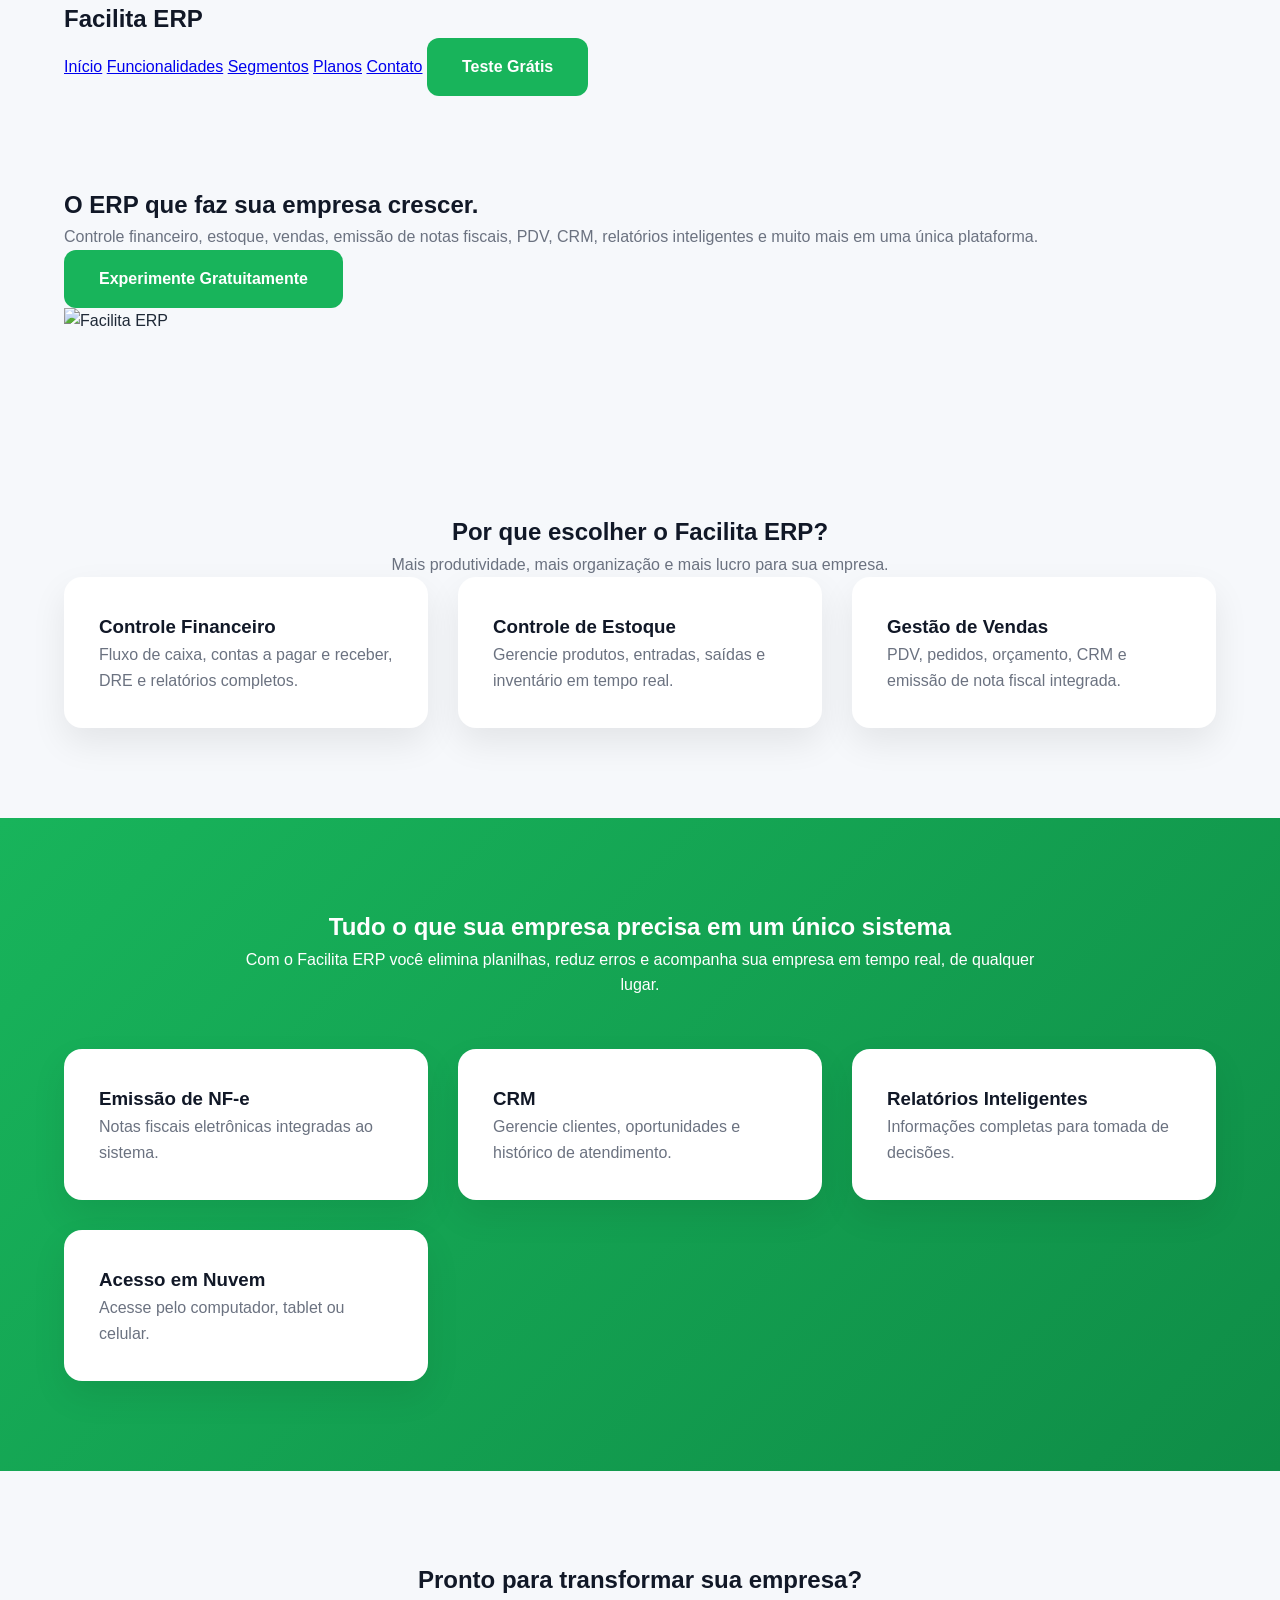
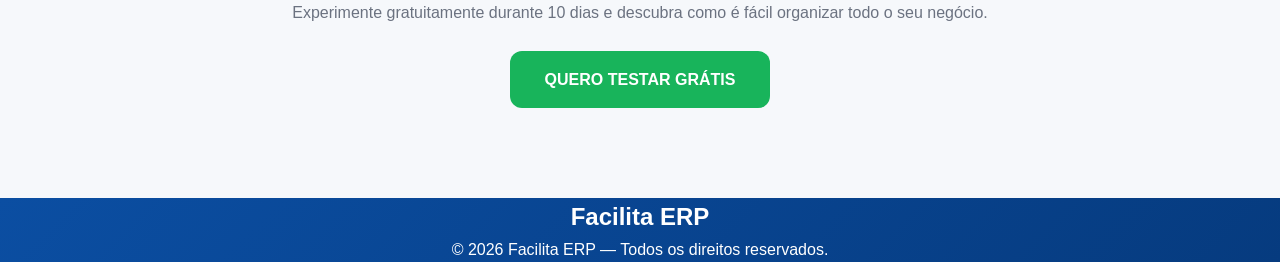
==== index.html @ 7e532443 "Create index.html" ====
<!DOCTYPE html>
<html lang="pt-BR">

<head>

<meta charset="UTF-8">
<meta name="viewport" content="width=device-width, initial-scale=1.0">

<title>Facilita ERP | Gestão Empresarial Inteligente</title>

<meta name="description" content="Sistema ERP completo para empresas. Controle financeiro, estoque, vendas, emissão de NF-e, CRM, PDV, gestão de equipes e muito mais.">

<link rel="stylesheet" href="style.css">

</head>

<body>

<header>

<div class="container">

<div class="logo">
<h2>Facilita ERP</h2>
</div>

<nav>

<a href="#">Início</a>

<a href="#">Funcionalidades</a>

<a href="#">Segmentos</a>

<a href="#">Planos</a>

<a href="#">Contato</a>

<a href="#" class="btn btn-primary">
Teste Grátis
</a>

</nav>

</div>

</header>

<section class="hero">

<div class="container">

<div class="hero-text">

<h1>
O ERP que faz sua empresa crescer.
</h1>

<p>

Controle financeiro, estoque, vendas, emissão de notas fiscais, PDV, CRM, relatórios inteligentes e muito mais em uma única plataforma.

</p>

<a href="#" class="btn btn-primary">
Experimente Gratuitamente
</a>

</div>

<div class="hero-image">

<img src="https://placehold.co/700x500" alt="Facilita ERP">

</div>

</div>

</section>

<section>

<div class="container">

<div class="text-center">

<h2>
Por que escolher o Facilita ERP?
</h2>

<p>
Mais produtividade, mais organização e mais lucro para sua empresa.
</p>

</div>

<div class="cards">

<div class="card">

<h3>Controle Financeiro</h3>

<p>
Fluxo de caixa, contas a pagar e receber, DRE e relatórios completos.

</p>

</div>

<div class="card">

<h3>Controle de Estoque</h3>

<p>

Gerencie produtos, entradas, saídas e inventário em tempo real.

</p>

</div>

<div class="card">

<h3>Gestão de Vendas</h3>

<p>

PDV, pedidos, orçamento, CRM e emissão de nota fiscal integrada.

</p>

</div>

</div>

</div>

</section>
<section class="bg-verde">

<div class="container">

<div class="text-center">

<h2 style="color:white;">
Tudo o que sua empresa precisa em um único sistema
</h2>

<p style="color:white;max-width:800px;margin:auto;">

Com o Facilita ERP você elimina planilhas, reduz erros e acompanha sua empresa em tempo real, de qualquer lugar.

</p>

</div>

<br><br>

<div class="cards">

<div class="card">

<h3>Emissão de NF-e</h3>

<p>
Notas fiscais eletrônicas integradas ao sistema.
</p>

</div>

<div class="card">

<h3>CRM</h3>

<p>
Gerencie clientes, oportunidades e histórico de atendimento.
</p>

</div>

<div class="card">

<h3>Relatórios Inteligentes</h3>

<p>
Informações completas para tomada de decisões.
</p>

</div>

<div class="card">

<h3>Acesso em Nuvem</h3>

<p>
Acesse pelo computador, tablet ou celular.
</p>

</div>

</div>

</div>

</section>

<section>

<div class="container">

<div class="text-center">

<h2>
Pronto para transformar sua empresa?
</h2>

<p>

Experimente gratuitamente durante 10 dias e descubra como é fácil organizar todo o seu negócio.

</p>

<br>

<a href="#" class="btn btn-primary">

QUERO TESTAR GRÁTIS

</a>

</div>

</div>

</section>

<footer class="bg-azul">

<div class="container text-center">

<h2 style="color:white;">
Facilita ERP
</h2>

<p style="color:white;">

© 2026 Facilita ERP — Todos os direitos reservados.

</p>

</div>

</footer>

<script src="script.js"></script>

</body>

</html>
---- style.css ----
/* ============================
   FACILITA ERP
   CSS Base v1.0
============================ */

*{
    margin:0;
    padding:0;
    box-sizing:border-box;
}

html{
    scroll-behavior:smooth;
}

body{
    font-family:Arial, Helvetica, sans-serif;
    background:#f6f8fb;
    color:#1f2937;
    line-height:1.6;
}

:root{
    --verde:#18b45b;
    --verde2:#0f8d47;
    --azul:#0b4ea2;
    --dourado:#d4af37;
    --cinza:#6b7280;
    --escuro:#111827;
    --claro:#ffffff;
}

.container{
    width:90%;
    max-width:1280px;
    margin:auto;
}

section{
    padding:90px 0;
}

h1,h2,h3,h4{
    color:var(--escuro);
    font-weight:700;
}

p{
    color:var(--cinza);
}

.btn{
    display:inline-block;
    padding:16px 35px;
    border-radius:12px;
    text-decoration:none;
    font-weight:bold;
    transition:.3s;
}

.btn-primary{
    background:var(--verde);
    color:#fff;
}

.btn-primary:hover{
    background:var(--verde2);
    transform:translateY(-3px);
}

.cards{
    display:grid;
    grid-template-columns:repeat(auto-fit,minmax(280px,1fr));
    gap:30px;
}

.card{
    background:#fff;
    padding:35px;
    border-radius:18px;
    box-shadow:0 15px 35px rgba(0,0,0,.08);
    transition:.3s;
}

.card:hover{
    transform:translateY(-10px);
}

img{
    max-width:100%;
    display:block;
}

.text-center{
    text-align:center;
}

.bg-verde{
    background:linear-gradient(135deg,#18b45b,#0f8d47);
    color:#fff;
}

.bg-azul{
    background:linear-gradient(135deg,#0b4ea2,#063b7f);
    color:#fff;
}
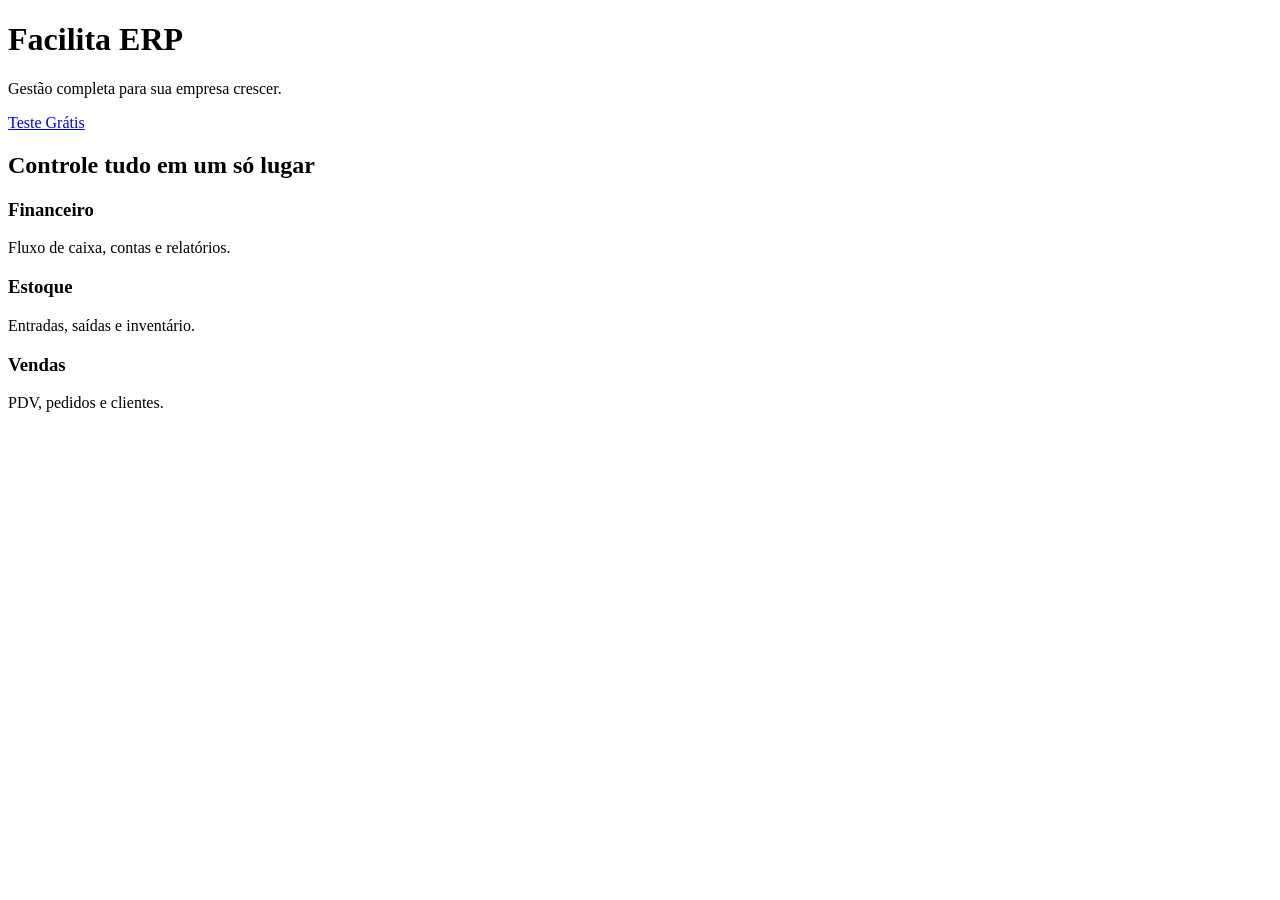
==== commit 1c94f1f2: "Update index.html" ====
--- a/index.html
+++ b/index.html
@@ -1,259 +1,29 @@
 <!DOCTYPE html>
 <html lang="pt-BR">
-
 <head>
-
 <meta charset="UTF-8">
-<meta name="viewport" content="width=device-width, initial-scale=1.0">
-
-<title>Facilita ERP | Gestão Empresarial Inteligente</title>
-
-<meta name="description" content="Sistema ERP completo para empresas. Controle financeiro, estoque, vendas, emissão de NF-e, CRM, PDV, gestão de equipes e muito mais.">
-
-<link rel="stylesheet" href="style.css">
-
+<meta name="viewport" content="width=device-width,initial-scale=1">
+<title>Facilita ERP</title>
+<link rel="stylesheet" href="estilo.css">
 </head>
-
 <body>
-
-<header>
-
+<header class="hero">
 <div class="container">
-
-<div class="logo">
-<h2>Facilita ERP</h2>
+<h1>Facilita ERP</h1>
+<p>Gestão completa para sua empresa crescer.</p>
+<a class="btn" href="#">Teste Grátis</a>
 </div>
-
-<nav>
-
-<a href="#">Início</a>
-
-<a href="#">Funcionalidades</a>
-
-<a href="#">Segmentos</a>
-
-<a href="#">Planos</a>
-
-<a href="#">Contato</a>
-
-<a href="#" class="btn btn-primary">
-Teste Grátis
-</a>
-
-</nav>
-
-</div>
-
 </header>
 
-<section class="hero">
-
-<div class="container">
-
-<div class="hero-text">
-
-<h1>
-O ERP que faz sua empresa crescer.
-</h1>
-
-<p>
-
-Controle financeiro, estoque, vendas, emissão de notas fiscais, PDV, CRM, relatórios inteligentes e muito mais em uma única plataforma.
-
-</p>
-
-<a href="#" class="btn btn-primary">
-Experimente Gratuitamente
-</a>
-
+<section class="container">
+<h2>Controle tudo em um só lugar</h2>
+<div class="cards">
+<div class="card"><h3>Financeiro</h3><p>Fluxo de caixa, contas e relatórios.</p></div>
+<div class="card"><h3>Estoque</h3><p>Entradas, saídas e inventário.</p></div>
+<div class="card"><h3>Vendas</h3><p>PDV, pedidos e clientes.</p></div>
 </div>
-
-<div class="hero-image">
-
-<img src="https://placehold.co/700x500" alt="Facilita ERP">
-
-</div>
-
-</div>
-
 </section>
 
-<section>
-
-<div class="container">
-
-<div class="text-center">
-
-<h2>
-Por que escolher o Facilita ERP?
-</h2>
-
-<p>
-Mais produtividade, mais organização e mais lucro para sua empresa.
-</p>
-
-</div>
-
-<div class="cards">
-
-<div class="card">
-
-<h3>Controle Financeiro</h3>
-
-<p>
-Fluxo de caixa, contas a pagar e receber, DRE e relatórios completos.
-
-</p>
-
-</div>
-
-<div class="card">
-
-<h3>Controle de Estoque</h3>
-
-<p>
-
-Gerencie produtos, entradas, saídas e inventário em tempo real.
-
-</p>
-
-</div>
-
-<div class="card">
-
-<h3>Gestão de Vendas</h3>
-
-<p>
-
-PDV, pedidos, orçamento, CRM e emissão de nota fiscal integrada.
-
-</p>
-
-</div>
-
-</div>
-
-</div>
-
-</section>
-<section class="bg-verde">
-
-<div class="container">
-
-<div class="text-center">
-
-<h2 style="color:white;">
-Tudo o que sua empresa precisa em um único sistema
-</h2>
-
-<p style="color:white;max-width:800px;margin:auto;">
-
-Com o Facilita ERP você elimina planilhas, reduz erros e acompanha sua empresa em tempo real, de qualquer lugar.
-
-</p>
-
-</div>
-
-<br><br>
-
-<div class="cards">
-
-<div class="card">
-
-<h3>Emissão de NF-e</h3>
-
-<p>
-Notas fiscais eletrônicas integradas ao sistema.
-</p>
-
-</div>
-
-<div class="card">
-
-<h3>CRM</h3>
-
-<p>
-Gerencie clientes, oportunidades e histórico de atendimento.
-</p>
-
-</div>
-
-<div class="card">
-
-<h3>Relatórios Inteligentes</h3>
-
-<p>
-Informações completas para tomada de decisões.
-</p>
-
-</div>
-
-<div class="card">
-
-<h3>Acesso em Nuvem</h3>
-
-<p>
-Acesse pelo computador, tablet ou celular.
-</p>
-
-</div>
-
-</div>
-
-</div>
-
-</section>
-
-<section>
-
-<div class="container">
-
-<div class="text-center">
-
-<h2>
-Pronto para transformar sua empresa?
-</h2>
-
-<p>
-
-Experimente gratuitamente durante 10 dias e descubra como é fácil organizar todo o seu negócio.
-
-</p>
-
-<br>
-
-<a href="#" class="btn btn-primary">
-
-QUERO TESTAR GRÁTIS
-
-</a>
-
-</div>
-
-</div>
-
-</section>
-
-<footer class="bg-azul">
-
-<div class="container text-center">
-
-<h2 style="color:white;">
-Facilita ERP
-</h2>
-
-<p style="color:white;">
-
-© 2026 Facilita ERP — Todos os direitos reservados.
-
-</p>
-
-</div>
-
-</footer>
-
 <script src="script.js"></script>
-
 </body>
-
 </html>
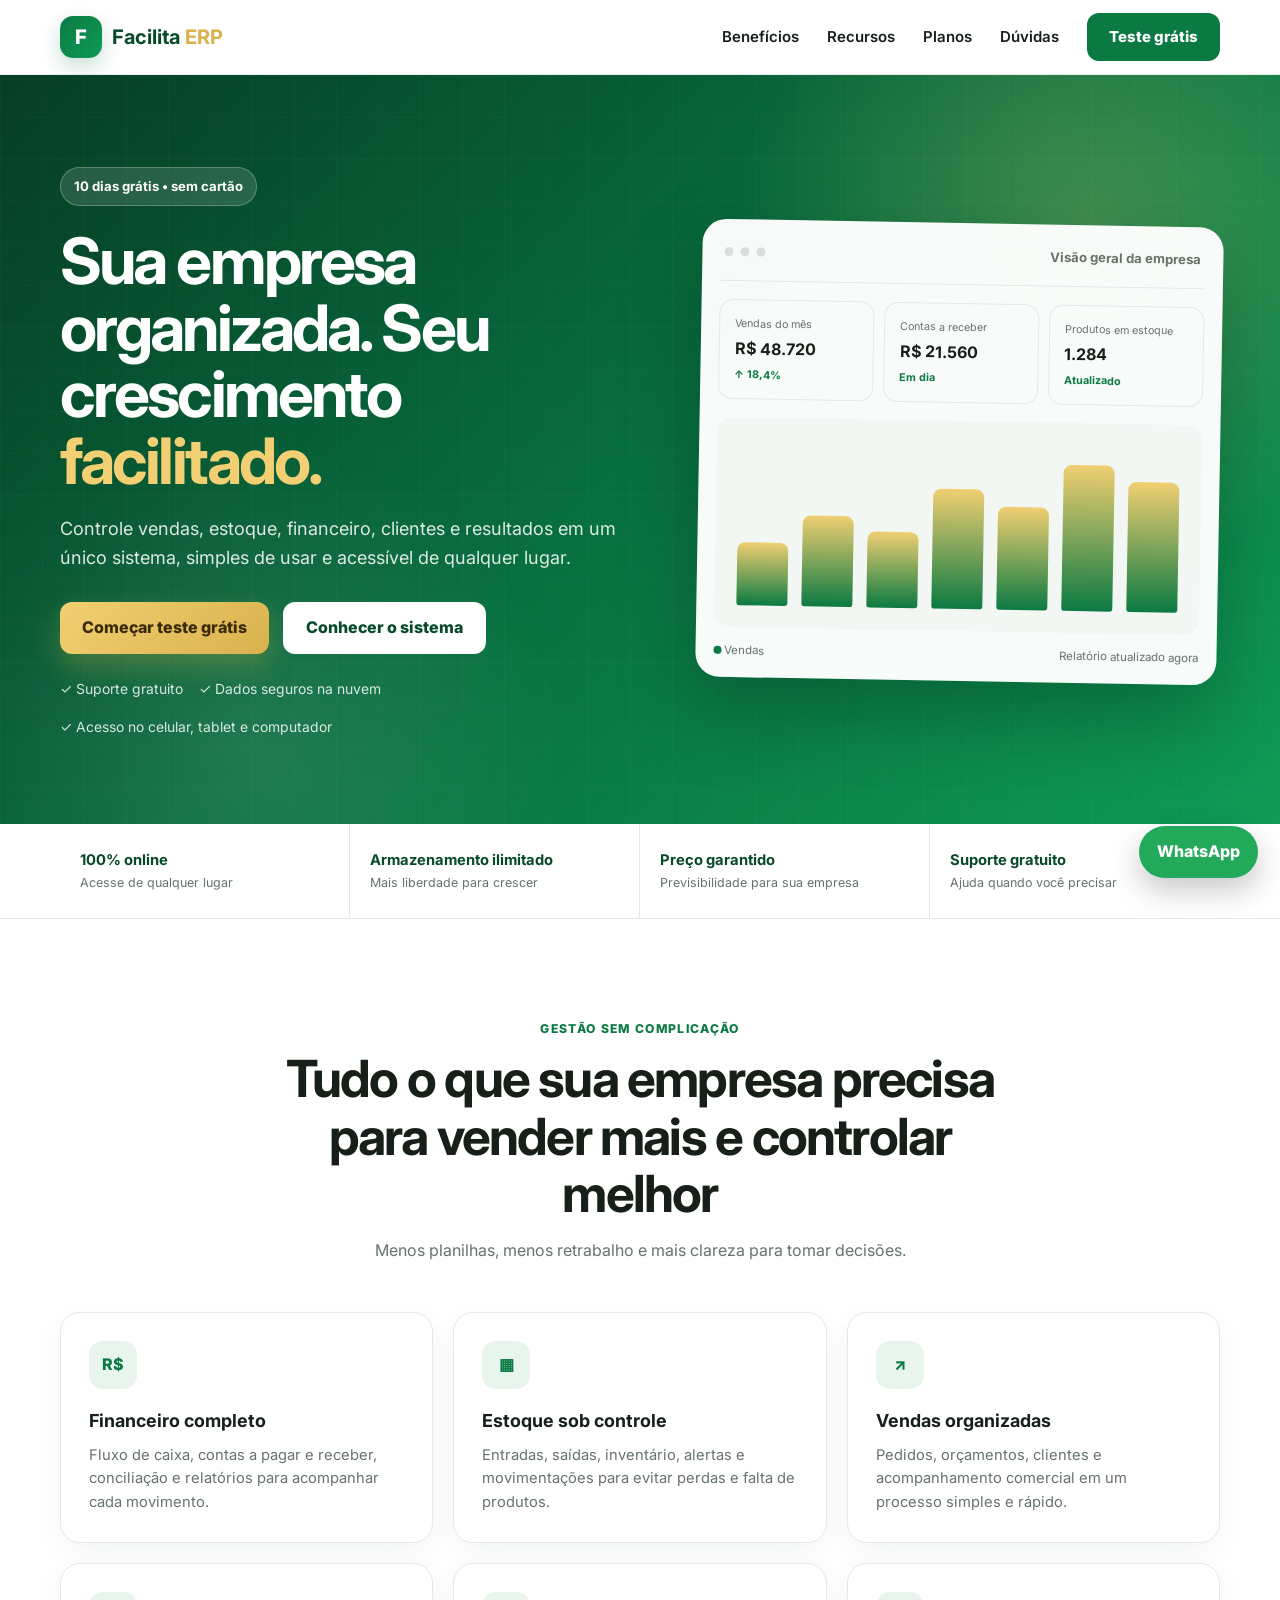
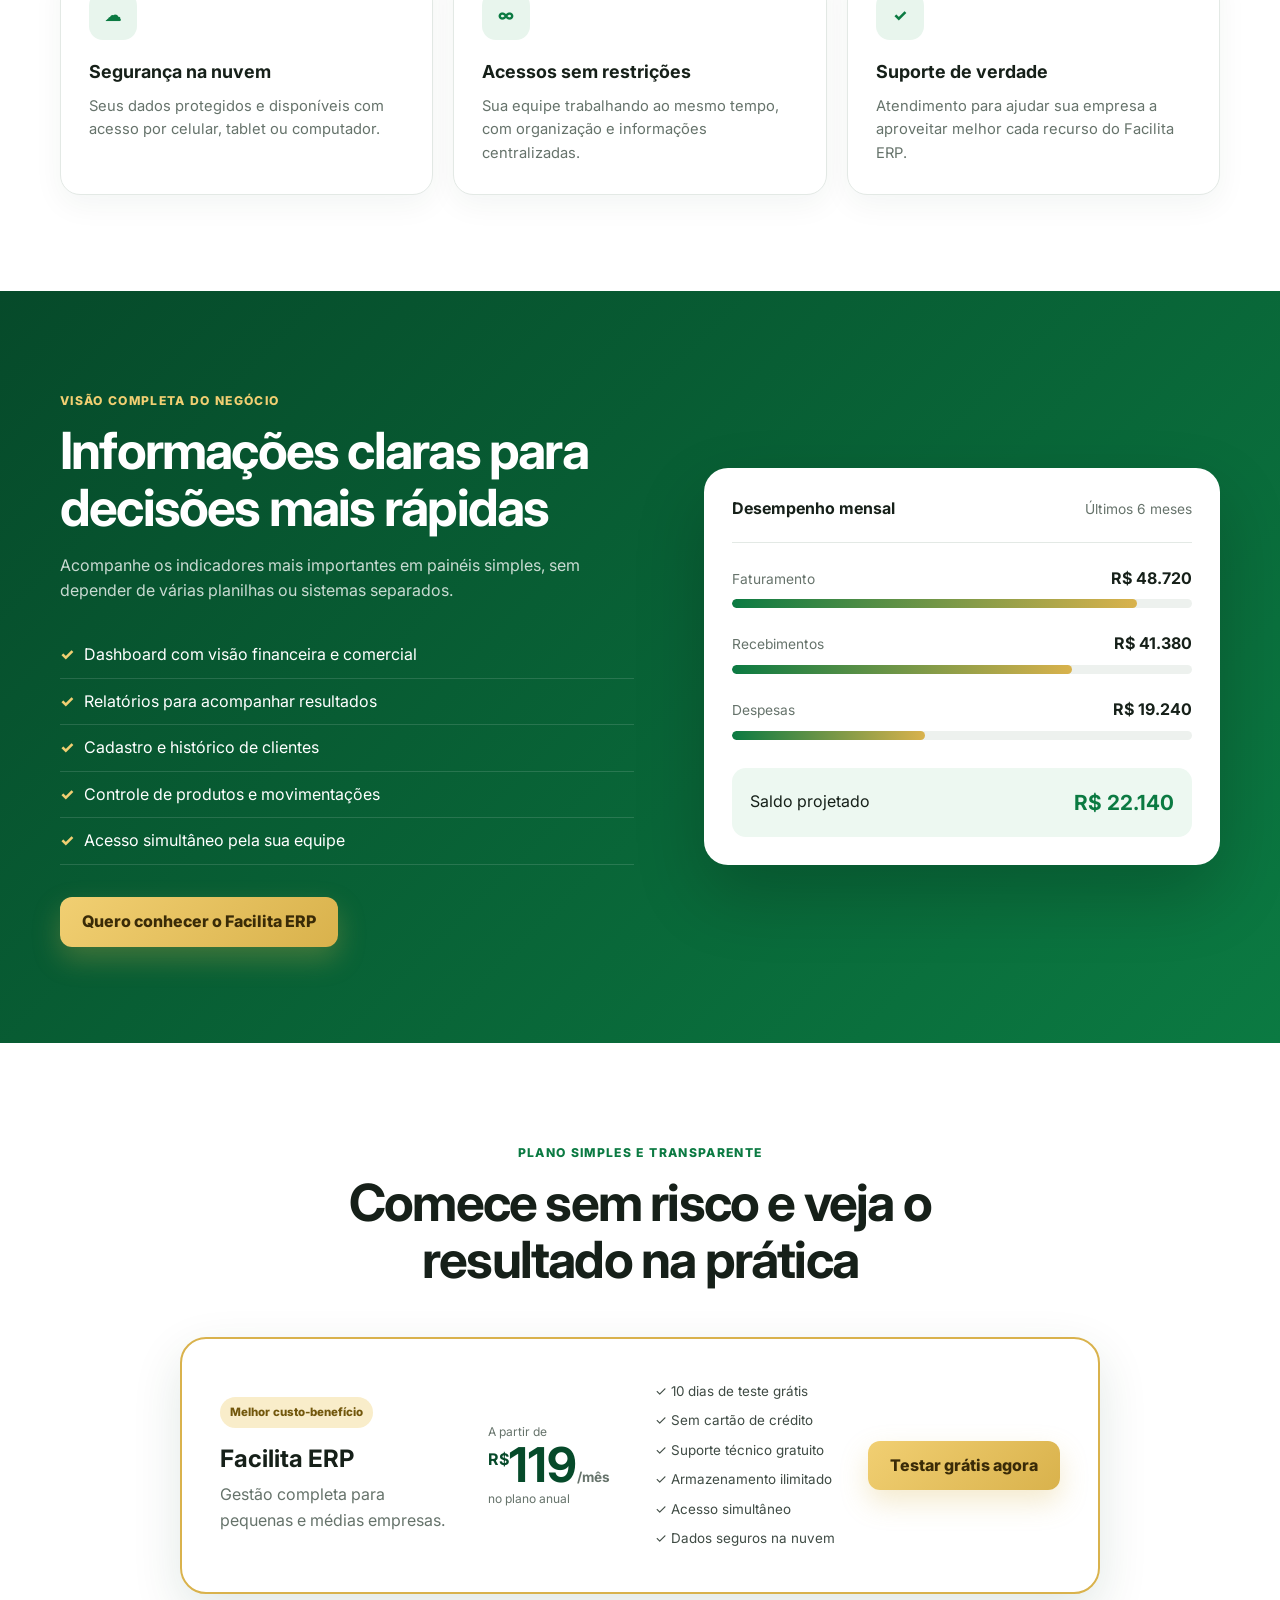
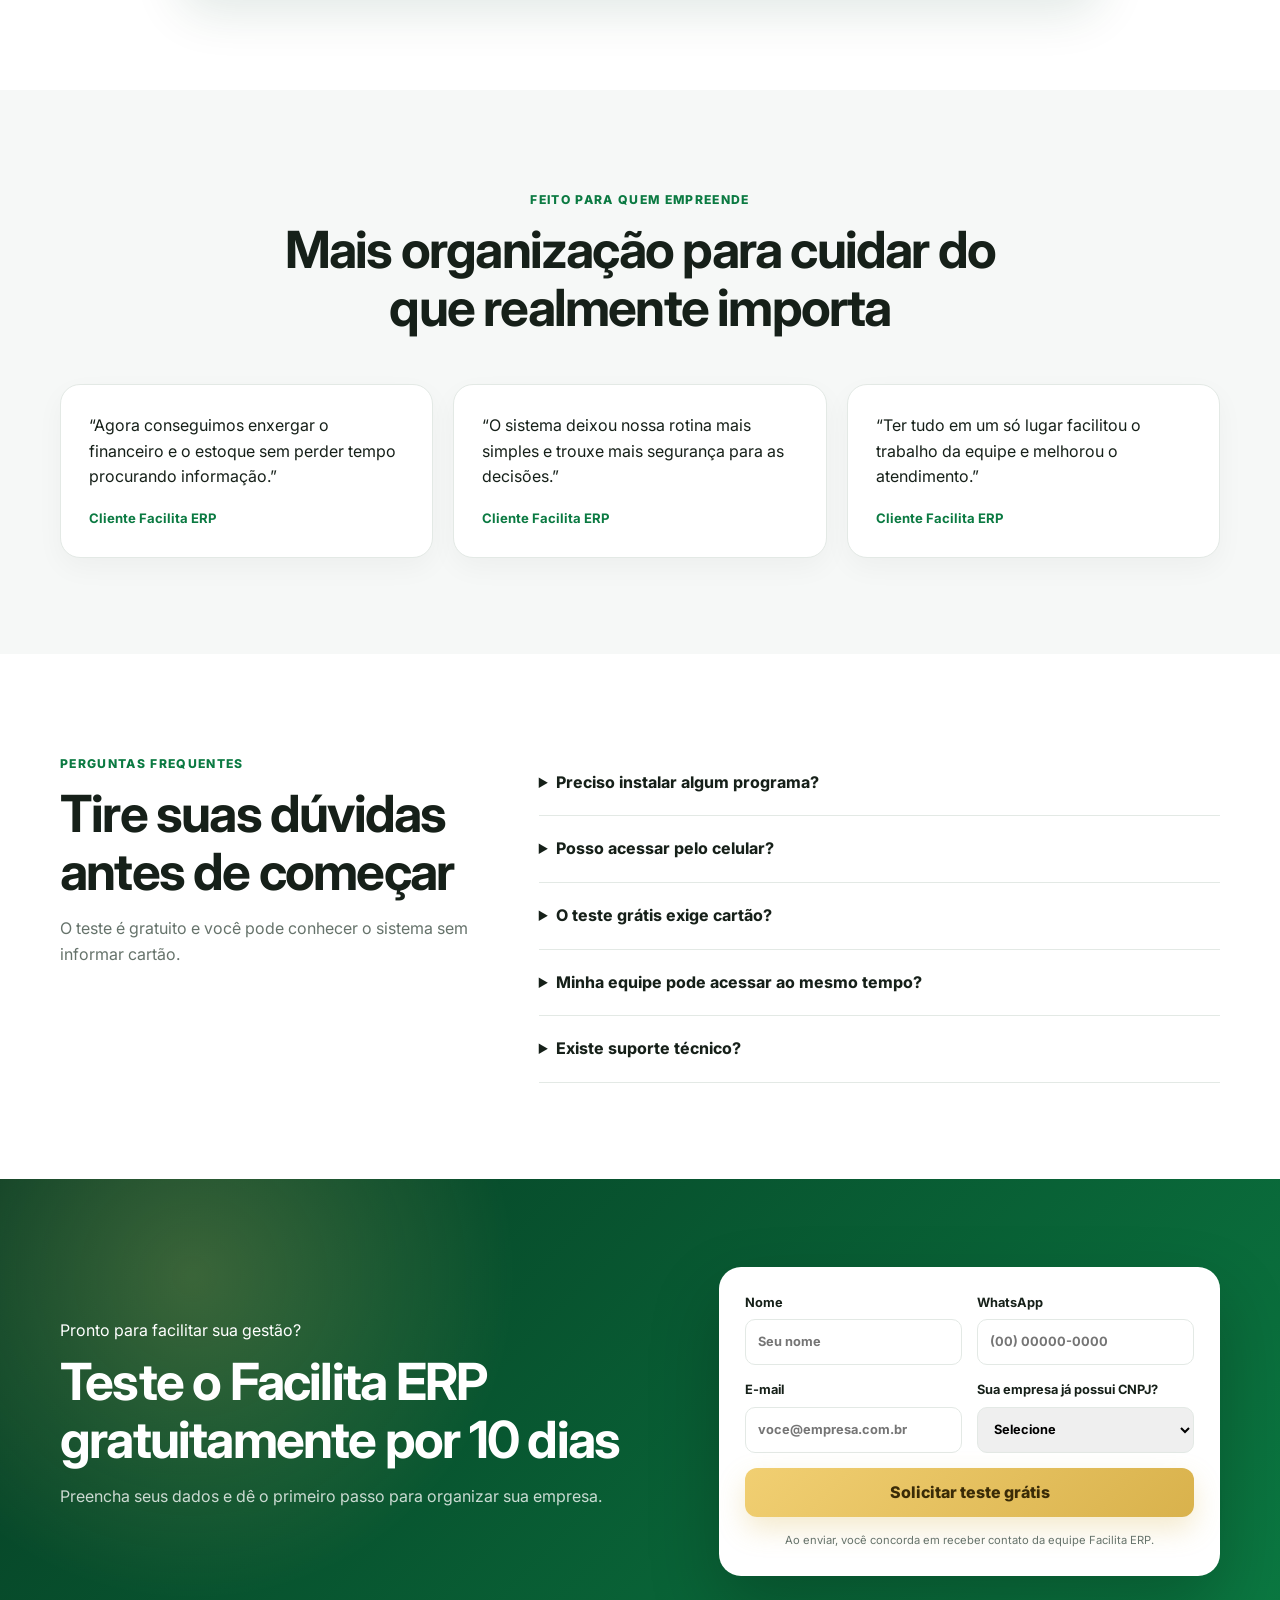
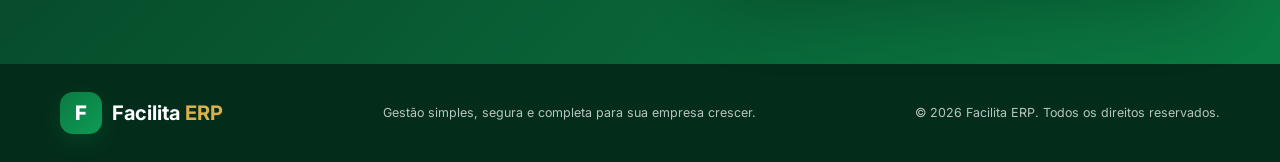
==== commit be2b852c: "Add files via upload" ====
--- a/index.html
+++ b/index.html
@@ -1,29 +1,322 @@
 <!DOCTYPE html>
 <html lang="pt-BR">
 <head>
-<meta charset="UTF-8">
-<meta name="viewport" content="width=device-width,initial-scale=1">
-<title>Facilita ERP</title>
-<link rel="stylesheet" href="estilo.css">
+  <meta charset="UTF-8">
+  <meta name="viewport" content="width=device-width, initial-scale=1.0">
+  <meta name="description" content="Facilita ERP: gestão financeira, estoque, vendas e emissão fiscal em um só sistema. Teste grátis por 10 dias.">
+  <title>Facilita ERP | Gestão simples para sua empresa crescer</title>
+  <link rel="preconnect" href="https://fonts.googleapis.com">
+  <link rel="preconnect" href="https://fonts.gstatic.com" crossorigin>
+  <link href="https://fonts.googleapis.com/css2?family=Inter:wght@400;500;600;700;800&display=swap" rel="stylesheet">
+  <link rel="stylesheet" href="estilo.css">
 </head>
 <body>
-<header class="hero">
-<div class="container">
-<h1>Facilita ERP</h1>
-<p>Gestão completa para sua empresa crescer.</p>
-<a class="btn" href="#">Teste Grátis</a>
-</div>
-</header>
-
-<section class="container">
-<h2>Controle tudo em um só lugar</h2>
-<div class="cards">
-<div class="card"><h3>Financeiro</h3><p>Fluxo de caixa, contas e relatórios.</p></div>
-<div class="card"><h3>Estoque</h3><p>Entradas, saídas e inventário.</p></div>
-<div class="card"><h3>Vendas</h3><p>PDV, pedidos e clientes.</p></div>
-</div>
-</section>
-
-<script src="script.js"></script>
+  <header class="topo" id="inicio">
+    <div class="container nav">
+      <a class="marca" href="#inicio" aria-label="Facilita ERP">
+        <span class="marca-simbolo">F</span>
+        <span>Facilita <strong>ERP</strong></span>
+      </a>
+
+      <button class="menu-btn" id="menuBtn" aria-label="Abrir menu" aria-expanded="false">☰</button>
+
+      <nav class="menu" id="menu">
+        <a href="#beneficios">Benefícios</a>
+        <a href="#recursos">Recursos</a>
+        <a href="#planos">Planos</a>
+        <a href="#faq">Dúvidas</a>
+        <a class="btn btn-menu" href="#contato">Teste grátis</a>
+      </nav>
+    </div>
+  </header>
+
+  <main>
+    <section class="hero">
+      <div class="container hero-grid">
+        <div class="hero-texto">
+          <span class="selo">10 dias grátis • sem cartão</span>
+          <h1>Sua empresa organizada. Seu crescimento <span>facilitado.</span></h1>
+          <p>Controle vendas, estoque, financeiro, clientes e resultados em um único sistema, simples de usar e acessível de qualquer lugar.</p>
+
+          <div class="hero-acoes">
+            <a class="btn btn-dourado" href="#contato">Começar teste grátis</a>
+            <a class="btn btn-claro" href="#recursos">Conhecer o sistema</a>
+          </div>
+
+          <div class="hero-checks">
+            <span>✓ Suporte gratuito</span>
+            <span>✓ Dados seguros na nuvem</span>
+            <span>✓ Acesso no celular, tablet e computador</span>
+          </div>
+        </div>
+
+        <div class="painel-demo" aria-label="Demonstração visual do sistema">
+          <div class="painel-topo">
+            <span></span><span></span><span></span>
+            <strong>Visão geral da empresa</strong>
+          </div>
+          <div class="metricas">
+            <article>
+              <small>Vendas do mês</small>
+              <strong>R$ 48.720</strong>
+              <em>↑ 18,4%</em>
+            </article>
+            <article>
+              <small>Contas a receber</small>
+              <strong>R$ 21.560</strong>
+              <em>Em dia</em>
+            </article>
+            <article>
+              <small>Produtos em estoque</small>
+              <strong>1.284</strong>
+              <em>Atualizado</em>
+            </article>
+          </div>
+          <div class="grafico">
+            <div style="height:38%"></div>
+            <div style="height:55%"></div>
+            <div style="height:46%"></div>
+            <div style="height:72%"></div>
+            <div style="height:62%"></div>
+            <div style="height:88%"></div>
+            <div style="height:78%"></div>
+          </div>
+          <div class="painel-rodape">
+            <span><i></i> Vendas</span>
+            <span>Relatório atualizado agora</span>
+          </div>
+        </div>
+      </div>
+    </section>
+
+    <section class="faixa">
+      <div class="container faixa-grid">
+        <div><strong>100% online</strong><span>Acesse de qualquer lugar</span></div>
+        <div><strong>Armazenamento ilimitado</strong><span>Mais liberdade para crescer</span></div>
+        <div><strong>Preço garantido</strong><span>Previsibilidade para sua empresa</span></div>
+        <div><strong>Suporte gratuito</strong><span>Ajuda quando você precisar</span></div>
+      </div>
+    </section>
+
+    <section class="secao" id="beneficios">
+      <div class="container">
+        <div class="titulo-secao">
+          <span>Gestão sem complicação</span>
+          <h2>Tudo o que sua empresa precisa para vender mais e controlar melhor</h2>
+          <p>Menos planilhas, menos retrabalho e mais clareza para tomar decisões.</p>
+        </div>
+
+        <div class="cards">
+          <article class="card">
+            <div class="icone">R$</div>
+            <h3>Financeiro completo</h3>
+            <p>Fluxo de caixa, contas a pagar e receber, conciliação e relatórios para acompanhar cada movimento.</p>
+          </article>
+          <article class="card">
+            <div class="icone">▦</div>
+            <h3>Estoque sob controle</h3>
+            <p>Entradas, saídas, inventário, alertas e movimentações para evitar perdas e falta de produtos.</p>
+          </article>
+          <article class="card">
+            <div class="icone">↗</div>
+            <h3>Vendas organizadas</h3>
+            <p>Pedidos, orçamentos, clientes e acompanhamento comercial em um processo simples e rápido.</p>
+          </article>
+          <article class="card">
+            <div class="icone">☁</div>
+            <h3>Segurança na nuvem</h3>
+            <p>Seus dados protegidos e disponíveis com acesso por celular, tablet ou computador.</p>
+          </article>
+          <article class="card">
+            <div class="icone">∞</div>
+            <h3>Acessos sem restrições</h3>
+            <p>Sua equipe trabalhando ao mesmo tempo, com organização e informações centralizadas.</p>
+          </article>
+          <article class="card">
+            <div class="icone">✓</div>
+            <h3>Suporte de verdade</h3>
+            <p>Atendimento para ajudar sua empresa a aproveitar melhor cada recurso do Facilita ERP.</p>
+          </article>
+        </div>
+      </div>
+    </section>
+
+    <section class="secao secao-verde" id="recursos">
+      <div class="container recursos-grid">
+        <div>
+          <span class="mini-titulo">Visão completa do negócio</span>
+          <h2>Informações claras para decisões mais rápidas</h2>
+          <p class="texto-claro">Acompanhe os indicadores mais importantes em painéis simples, sem depender de várias planilhas ou sistemas separados.</p>
+          <ul class="lista">
+            <li>Dashboard com visão financeira e comercial</li>
+            <li>Relatórios para acompanhar resultados</li>
+            <li>Cadastro e histórico de clientes</li>
+            <li>Controle de produtos e movimentações</li>
+            <li>Acesso simultâneo pela sua equipe</li>
+          </ul>
+          <a class="btn btn-dourado" href="#contato">Quero conhecer o Facilita ERP</a>
+        </div>
+
+        <div class="relatorio">
+          <div class="relatorio-cabecalho">
+            <strong>Desempenho mensal</strong>
+            <span>Últimos 6 meses</span>
+          </div>
+          <div class="linha-relatorio">
+            <span>Faturamento</span><strong>R$ 48.720</strong>
+          </div>
+          <div class="barra"><i style="width:88%"></i></div>
+          <div class="linha-relatorio">
+            <span>Recebimentos</span><strong>R$ 41.380</strong>
+          </div>
+          <div class="barra"><i style="width:74%"></i></div>
+          <div class="linha-relatorio">
+            <span>Despesas</span><strong>R$ 19.240</strong>
+          </div>
+          <div class="barra"><i style="width:42%"></i></div>
+          <div class="saldo">
+            <span>Saldo projetado</span>
+            <strong>R$ 22.140</strong>
+          </div>
+        </div>
+      </div>
+    </section>
+
+    <section class="secao" id="planos">
+      <div class="container">
+        <div class="titulo-secao">
+          <span>Plano simples e transparente</span>
+          <h2>Comece sem risco e veja o resultado na prática</h2>
+        </div>
+
+        <div class="plano">
+          <div>
+            <span class="selo-plano">Melhor custo-benefício</span>
+            <h3>Facilita ERP</h3>
+            <p>Gestão completa para pequenas e médias empresas.</p>
+          </div>
+          <div class="preco">
+            <small>A partir de</small>
+            <strong><sup>R$</sup>119<small>/mês</small></strong>
+            <span>no plano anual</span>
+          </div>
+          <ul>
+            <li>✓ 10 dias de teste grátis</li>
+            <li>✓ Sem cartão de crédito</li>
+            <li>✓ Suporte técnico gratuito</li>
+            <li>✓ Armazenamento ilimitado</li>
+            <li>✓ Acesso simultâneo</li>
+            <li>✓ Dados seguros na nuvem</li>
+          </ul>
+          <a class="btn btn-dourado" href="#contato">Testar grátis agora</a>
+        </div>
+      </div>
+    </section>
+
+    <section class="secao secao-cinza">
+      <div class="container depoimentos">
+        <div class="titulo-secao">
+          <span>Feito para quem empreende</span>
+          <h2>Mais organização para cuidar do que realmente importa</h2>
+        </div>
+        <div class="depo-grid">
+          <blockquote>
+            “Agora conseguimos enxergar o financeiro e o estoque sem perder tempo procurando informação.”
+            <footer>Cliente Facilita ERP</footer>
+          </blockquote>
+          <blockquote>
+            “O sistema deixou nossa rotina mais simples e trouxe mais segurança para as decisões.”
+            <footer>Cliente Facilita ERP</footer>
+          </blockquote>
+          <blockquote>
+            “Ter tudo em um só lugar facilitou o trabalho da equipe e melhorou o atendimento.”
+            <footer>Cliente Facilita ERP</footer>
+          </blockquote>
+        </div>
+      </div>
+    </section>
+
+    <section class="secao" id="faq">
+      <div class="container faq-grid">
+        <div>
+          <span class="mini-titulo escuro">Perguntas frequentes</span>
+          <h2>Tire suas dúvidas antes de começar</h2>
+          <p>O teste é gratuito e você pode conhecer o sistema sem informar cartão.</p>
+        </div>
+        <div class="faq">
+          <details>
+            <summary>Preciso instalar algum programa?</summary>
+            <p>Não. O Facilita ERP é 100% online e pode ser acessado pelo navegador.</p>
+          </details>
+          <details>
+            <summary>Posso acessar pelo celular?</summary>
+            <p>Sim. O sistema pode ser acessado pelo celular, tablet ou computador.</p>
+          </details>
+          <details>
+            <summary>O teste grátis exige cartão?</summary>
+            <p>Não. Você pode testar por 10 dias sem cadastrar cartão de crédito.</p>
+          </details>
+          <details>
+            <summary>Minha equipe pode acessar ao mesmo tempo?</summary>
+            <p>Sim. O sistema permite acessos simultâneos conforme a configuração da empresa.</p>
+          </details>
+          <details>
+            <summary>Existe suporte técnico?</summary>
+            <p>Sim. O suporte técnico está incluído para ajudar na utilização do sistema.</p>
+          </details>
+        </div>
+      </div>
+    </section>
+
+    <section class="cta" id="contato">
+      <div class="container cta-grid">
+        <div>
+          <span>Pronto para facilitar sua gestão?</span>
+          <h2>Teste o Facilita ERP gratuitamente por 10 dias</h2>
+          <p>Preencha seus dados e dê o primeiro passo para organizar sua empresa.</p>
+        </div>
+
+        <form class="formulario" id="formulario">
+          <label>
+            Nome
+            <input type="text" name="nome" placeholder="Seu nome" required>
+          </label>
+          <label>
+            WhatsApp
+            <input type="tel" name="whatsapp" placeholder="(00) 00000-0000" required>
+          </label>
+          <label>
+            E-mail
+            <input type="email" name="email" placeholder="voce@empresa.com.br" required>
+          </label>
+          <label>
+            Sua empresa já possui CNPJ?
+            <select name="cnpj" required>
+              <option value="">Selecione</option>
+              <option>Sim</option>
+              <option>Não</option>
+            </select>
+          </label>
+          <button class="btn btn-dourado" type="submit">Solicitar teste grátis</button>
+          <small>Ao enviar, você concorda em receber contato da equipe Facilita ERP.</small>
+        </form>
+      </div>
+    </section>
+  </main>
+
+  <footer class="rodape">
+    <div class="container rodape-grid">
+      <a class="marca marca-rodape" href="#inicio">
+        <span class="marca-simbolo">F</span>
+        <span>Facilita <strong>ERP</strong></span>
+      </a>
+      <p>Gestão simples, segura e completa para sua empresa crescer.</p>
+      <span>© <span id="ano"></span> Facilita ERP. Todos os direitos reservados.</span>
+    </div>
+  </footer>
+
+  <a class="whatsapp" href="#contato" aria-label="Falar com o Facilita ERP">WhatsApp</a>
+
+  <script src="script.js"></script>
 </body>
 </html>
--- a/estilo.css
+++ b/estilo.css
@@ -0,0 +1,389 @@
+:root{
+  --verde:#0b7a42;
+  --verde-2:#0e9b55;
+  --verde-escuro:#064a2a;
+  --dourado:#d9b24c;
+  --dourado-2:#f1cf72;
+  --texto:#162019;
+  --cinza:#66736b;
+  --fundo:#f6f8f7;
+  --branco:#ffffff;
+  --borda:#e3e9e5;
+  --sombra:0 18px 50px rgba(7,68,38,.12);
+}
+
+*{box-sizing:border-box}
+html{scroll-behavior:smooth}
+body{
+  margin:0;
+  font-family:"Inter",Arial,sans-serif;
+  color:var(--texto);
+  background:var(--branco);
+  line-height:1.6;
+}
+a{text-decoration:none;color:inherit}
+button,input,select{font:inherit}
+.container{width:min(1160px,92%);margin:auto}
+
+.topo{
+  position:sticky;
+  top:0;
+  z-index:1000;
+  background:rgba(255,255,255,.94);
+  backdrop-filter:blur(14px);
+  border-bottom:1px solid rgba(227,233,229,.9);
+}
+.nav{
+  min-height:74px;
+  display:flex;
+  align-items:center;
+  justify-content:space-between;
+  gap:24px;
+}
+.marca{
+  display:flex;
+  align-items:center;
+  gap:10px;
+  font-size:1.25rem;
+  font-weight:700;
+  color:var(--verde-escuro);
+}
+.marca strong{color:var(--dourado)}
+.marca-simbolo{
+  width:42px;
+  height:42px;
+  display:grid;
+  place-items:center;
+  border-radius:13px;
+  color:white;
+  font-weight:800;
+  background:linear-gradient(135deg,var(--verde),var(--verde-2));
+  box-shadow:0 8px 20px rgba(11,122,66,.24);
+}
+.menu{display:flex;align-items:center;gap:28px;font-weight:600;font-size:.94rem}
+.menu a:not(.btn):hover{color:var(--verde)}
+.menu-btn{
+  display:none;
+  border:0;
+  background:transparent;
+  color:var(--verde-escuro);
+  font-size:1.8rem;
+  cursor:pointer;
+}
+
+.btn{
+  display:inline-flex;
+  align-items:center;
+  justify-content:center;
+  min-height:48px;
+  padding:12px 22px;
+  border:0;
+  border-radius:12px;
+  font-weight:800;
+  cursor:pointer;
+  transition:.25s ease;
+}
+.btn:hover{transform:translateY(-2px)}
+.btn-menu{background:var(--verde);color:white}
+.btn-dourado{
+  background:linear-gradient(135deg,var(--dourado-2),var(--dourado));
+  color:#3a2b07;
+  box-shadow:0 12px 28px rgba(217,178,76,.28);
+}
+.btn-claro{background:white;color:var(--verde-escuro);border:1px solid rgba(255,255,255,.55)}
+
+.hero{
+  position:relative;
+  overflow:hidden;
+  padding:92px 0 86px;
+  color:white;
+  background:
+    radial-gradient(circle at 85% 20%,rgba(241,207,114,.24),transparent 28%),
+    radial-gradient(circle at 20% 90%,rgba(255,255,255,.10),transparent 25%),
+    linear-gradient(135deg,#063d24 0%,#087140 52%,#0e9b55 100%);
+}
+.hero:before{
+  content:"";
+  position:absolute;
+  inset:0;
+  opacity:.12;
+  background-image:linear-gradient(rgba(255,255,255,.18) 1px,transparent 1px),linear-gradient(90deg,rgba(255,255,255,.18) 1px,transparent 1px);
+  background-size:42px 42px;
+}
+.hero-grid{
+  position:relative;
+  display:grid;
+  grid-template-columns:1.05fr .95fr;
+  gap:64px;
+  align-items:center;
+}
+.selo{
+  display:inline-flex;
+  padding:8px 13px;
+  border-radius:999px;
+  background:rgba(255,255,255,.13);
+  border:1px solid rgba(255,255,255,.25);
+  font-size:.82rem;
+  font-weight:700;
+}
+.hero h1{
+  max-width:720px;
+  margin:22px 0 20px;
+  font-size:clamp(2.5rem,5vw,4.8rem);
+  line-height:1.04;
+  letter-spacing:-.045em;
+}
+.hero h1 span{color:var(--dourado-2)}
+.hero-texto>p{max-width:650px;font-size:1.13rem;color:rgba(255,255,255,.86)}
+.hero-acoes{display:flex;flex-wrap:wrap;gap:14px;margin:30px 0 24px}
+.hero-checks{display:flex;flex-wrap:wrap;gap:16px;font-size:.87rem;color:rgba(255,255,255,.84)}
+
+.painel-demo{
+  padding:18px;
+  border-radius:24px;
+  background:rgba(255,255,255,.97);
+  color:var(--texto);
+  box-shadow:0 34px 80px rgba(0,0,0,.25);
+  transform:rotate(1deg);
+}
+.painel-topo{
+  display:flex;
+  align-items:center;
+  gap:7px;
+  padding:4px 4px 18px;
+  border-bottom:1px solid var(--borda);
+}
+.painel-topo span{width:9px;height:9px;border-radius:50%;background:#d8ded9}
+.painel-topo strong{margin-left:auto;font-size:.82rem;color:var(--cinza)}
+.metricas{display:grid;grid-template-columns:repeat(3,1fr);gap:10px;margin:18px 0}
+.metricas article{padding:15px;border:1px solid var(--borda);border-radius:14px}
+.metricas small,.metricas em{display:block;color:var(--cinza);font-size:.67rem;font-style:normal}
+.metricas strong{display:block;margin:4px 0;font-size:1rem}
+.metricas em{color:var(--verde);font-weight:700}
+.grafico{
+  height:210px;
+  display:flex;
+  align-items:flex-end;
+  gap:14px;
+  padding:22px;
+  border-radius:16px;
+  background:#f3f7f4;
+}
+.grafico div{
+  flex:1;
+  min-height:15%;
+  border-radius:8px 8px 3px 3px;
+  background:linear-gradient(180deg,var(--dourado-2),var(--verde));
+}
+.painel-rodape{display:flex;justify-content:space-between;gap:10px;padding-top:14px;font-size:.72rem;color:var(--cinza)}
+.painel-rodape i{display:inline-block;width:8px;height:8px;border-radius:50%;background:var(--verde)}
+
+.faixa{background:white;border-bottom:1px solid var(--borda)}
+.faixa-grid{display:grid;grid-template-columns:repeat(4,1fr)}
+.faixa-grid div{padding:25px 20px;border-right:1px solid var(--borda)}
+.faixa-grid div:last-child{border-right:0}
+.faixa-grid strong,.faixa-grid span{display:block}
+.faixa-grid strong{color:var(--verde-escuro);font-size:.92rem}
+.faixa-grid span{color:var(--cinza);font-size:.78rem}
+
+.secao{padding:96px 0}
+.titulo-secao{max-width:760px;margin:0 auto 48px;text-align:center}
+.titulo-secao>span,.mini-titulo{
+  color:var(--verde);
+  text-transform:uppercase;
+  letter-spacing:.11em;
+  font-weight:800;
+  font-size:.76rem;
+}
+.titulo-secao h2,.secao h2,.cta h2{
+  margin:10px 0 14px;
+  font-size:clamp(2rem,4vw,3.35rem);
+  line-height:1.12;
+  letter-spacing:-.035em;
+}
+.titulo-secao p,.secao p{color:var(--cinza)}
+
+.cards{display:grid;grid-template-columns:repeat(3,1fr);gap:20px}
+.card{
+  padding:28px;
+  border:1px solid var(--borda);
+  border-radius:20px;
+  background:white;
+  box-shadow:0 10px 30px rgba(7,68,38,.05);
+  transition:.25s ease;
+}
+.card:hover{transform:translateY(-6px);box-shadow:var(--sombra);border-color:#cce0d3}
+.icone{
+  width:48px;height:48px;display:grid;place-items:center;
+  border-radius:14px;
+  background:#e8f5ed;
+  color:var(--verde);
+  font-weight:800;
+}
+.card h3{margin:18px 0 8px;font-size:1.12rem}
+.card p{margin:0;font-size:.92rem}
+
+.secao-verde{
+  color:white;
+  background:linear-gradient(135deg,var(--verde-escuro),var(--verde));
+}
+.recursos-grid{display:grid;grid-template-columns:1fr .9fr;gap:70px;align-items:center}
+.mini-titulo{color:var(--dourado-2)}
+.texto-claro{color:rgba(255,255,255,.78)!important}
+.lista{padding:0;margin:28px 0 32px;list-style:none}
+.lista li{padding:10px 0;border-bottom:1px solid rgba(255,255,255,.13)}
+.lista li:before{content:"✓";margin-right:10px;color:var(--dourado-2);font-weight:800}
+.relatorio{
+  padding:28px;
+  border-radius:24px;
+  background:white;
+  color:var(--texto);
+  box-shadow:0 30px 70px rgba(0,0,0,.2);
+}
+.relatorio-cabecalho,.linha-relatorio,.saldo{display:flex;align-items:center;justify-content:space-between;gap:20px}
+.relatorio-cabecalho{padding-bottom:20px;border-bottom:1px solid var(--borda)}
+.relatorio-cabecalho span,.linha-relatorio span{color:var(--cinza);font-size:.86rem}
+.linha-relatorio{margin-top:23px}
+.barra{height:9px;margin-top:8px;border-radius:999px;background:#edf1ee;overflow:hidden}
+.barra i{display:block;height:100%;border-radius:inherit;background:linear-gradient(90deg,var(--verde),var(--dourado))}
+.saldo{margin-top:28px;padding:18px;border-radius:14px;background:#edf8f1}
+.saldo strong{color:var(--verde);font-size:1.3rem}
+
+.plano{
+  max-width:920px;
+  margin:auto;
+  display:grid;
+  grid-template-columns:1.3fr .75fr 1fr auto;
+  gap:28px;
+  align-items:center;
+  padding:38px;
+  border:2px solid var(--dourado);
+  border-radius:26px;
+  box-shadow:var(--sombra);
+}
+.selo-plano{
+  display:inline-block;
+  padding:6px 10px;
+  border-radius:999px;
+  background:#f9edca;
+  color:#72570c;
+  font-size:.72rem;
+  font-weight:800;
+}
+.plano h3{margin:12px 0 4px;font-size:1.5rem}
+.plano p{margin:0}
+.preco small,.preco span{display:block;color:var(--cinza);font-size:.75rem}
+.preco strong{display:block;color:var(--verde-escuro);font-size:3rem;line-height:1}
+.preco sup{font-size:1rem}
+.preco strong small{display:inline;font-size:.85rem}
+.plano ul{list-style:none;padding:0;margin:0;font-size:.84rem}
+.plano li{padding:4px 0;color:#3f4b44}
+
+.secao-cinza{background:var(--fundo)}
+.depo-grid{display:grid;grid-template-columns:repeat(3,1fr);gap:20px}
+blockquote{
+  margin:0;
+  padding:28px;
+  border:1px solid var(--borda);
+  border-radius:20px;
+  background:white;
+  font-size:1rem;
+  box-shadow:0 10px 28px rgba(0,0,0,.04);
+}
+blockquote footer{margin-top:18px;color:var(--verde);font-size:.82rem;font-weight:700}
+
+.faq-grid{display:grid;grid-template-columns:.75fr 1.25fr;gap:70px}
+.escuro{color:var(--verde)}
+.faq details{border-bottom:1px solid var(--borda)}
+.faq summary{padding:20px 0;font-weight:750;cursor:pointer}
+.faq details p{margin:0 0 20px}
+
+.cta{
+  padding:88px 0;
+  color:white;
+  background:
+    radial-gradient(circle at 15% 20%,rgba(241,207,114,.22),transparent 28%),
+    linear-gradient(135deg,#063d24,#0b7a42);
+}
+.cta-grid{display:grid;grid-template-columns:1fr .85fr;gap:70px;align-items:center}
+.cta p{color:rgba(255,255,255,.78)}
+.formulario{
+  display:grid;
+  grid-template-columns:1fr 1fr;
+  gap:15px;
+  padding:26px;
+  border-radius:22px;
+  background:white;
+  color:var(--texto);
+  box-shadow:0 30px 70px rgba(0,0,0,.22);
+}
+.formulario label{display:flex;flex-direction:column;gap:6px;font-size:.8rem;font-weight:700}
+.formulario input,.formulario select{
+  width:100%;
+  min-height:46px;
+  border:1px solid var(--borda);
+  border-radius:10px;
+  padding:10px 12px;
+  outline:none;
+}
+.formulario input:focus,.formulario select:focus{border-color:var(--verde);box-shadow:0 0 0 3px rgba(11,122,66,.10)}
+.formulario .btn,.formulario small{grid-column:1/-1}
+.formulario small{text-align:center;color:var(--cinza);font-size:.7rem}
+
+.rodape{padding:28px 0;background:#032d1a;color:rgba(255,255,255,.72)}
+.rodape-grid{display:flex;align-items:center;justify-content:space-between;gap:24px;font-size:.78rem}
+.marca-rodape{color:white}
+.rodape p{margin:0}
+.whatsapp{
+  position:fixed;
+  right:22px;
+  bottom:22px;
+  z-index:999;
+  padding:13px 18px;
+  border-radius:999px;
+  color:white;
+  font-weight:800;
+  background:#22a95a;
+  box-shadow:0 12px 30px rgba(0,0,0,.22);
+}
+
+@media (max-width:980px){
+  .menu-btn{display:block}
+  .menu{
+    display:none;
+    position:absolute;
+    top:74px;
+    left:4%;
+    right:4%;
+    flex-direction:column;
+    align-items:stretch;
+    gap:0;
+    padding:14px;
+    border:1px solid var(--borda);
+    border-radius:16px;
+    background:white;
+    box-shadow:var(--sombra);
+  }
+  .menu.aberto{display:flex}
+  .menu a{padding:12px}
+  .hero-grid,.recursos-grid,.faq-grid,.cta-grid{grid-template-columns:1fr}
+  .hero{padding-top:70px}
+  .painel-demo{max-width:720px;margin:auto}
+  .faixa-grid{grid-template-columns:1fr 1fr}
+  .cards,.depo-grid{grid-template-columns:1fr 1fr}
+  .plano{grid-template-columns:1fr 1fr}
+}
+
+@media (max-width:650px){
+  .secao{padding:72px 0}
+  .hero h1{font-size:2.55rem}
+  .hero-acoes .btn{width:100%}
+  .hero-checks{display:grid}
+  .metricas{grid-template-columns:1fr}
+  .grafico{height:160px;padding:14px;gap:8px}
+  .faixa-grid,.cards,.depo-grid,.plano,.formulario{grid-template-columns:1fr}
+  .faixa-grid div{border-right:0;border-bottom:1px solid var(--borda)}
+  .plano{padding:26px}
+  .formulario .btn,.formulario small{grid-column:auto}
+  .rodape-grid{flex-direction:column;text-align:center}
+}
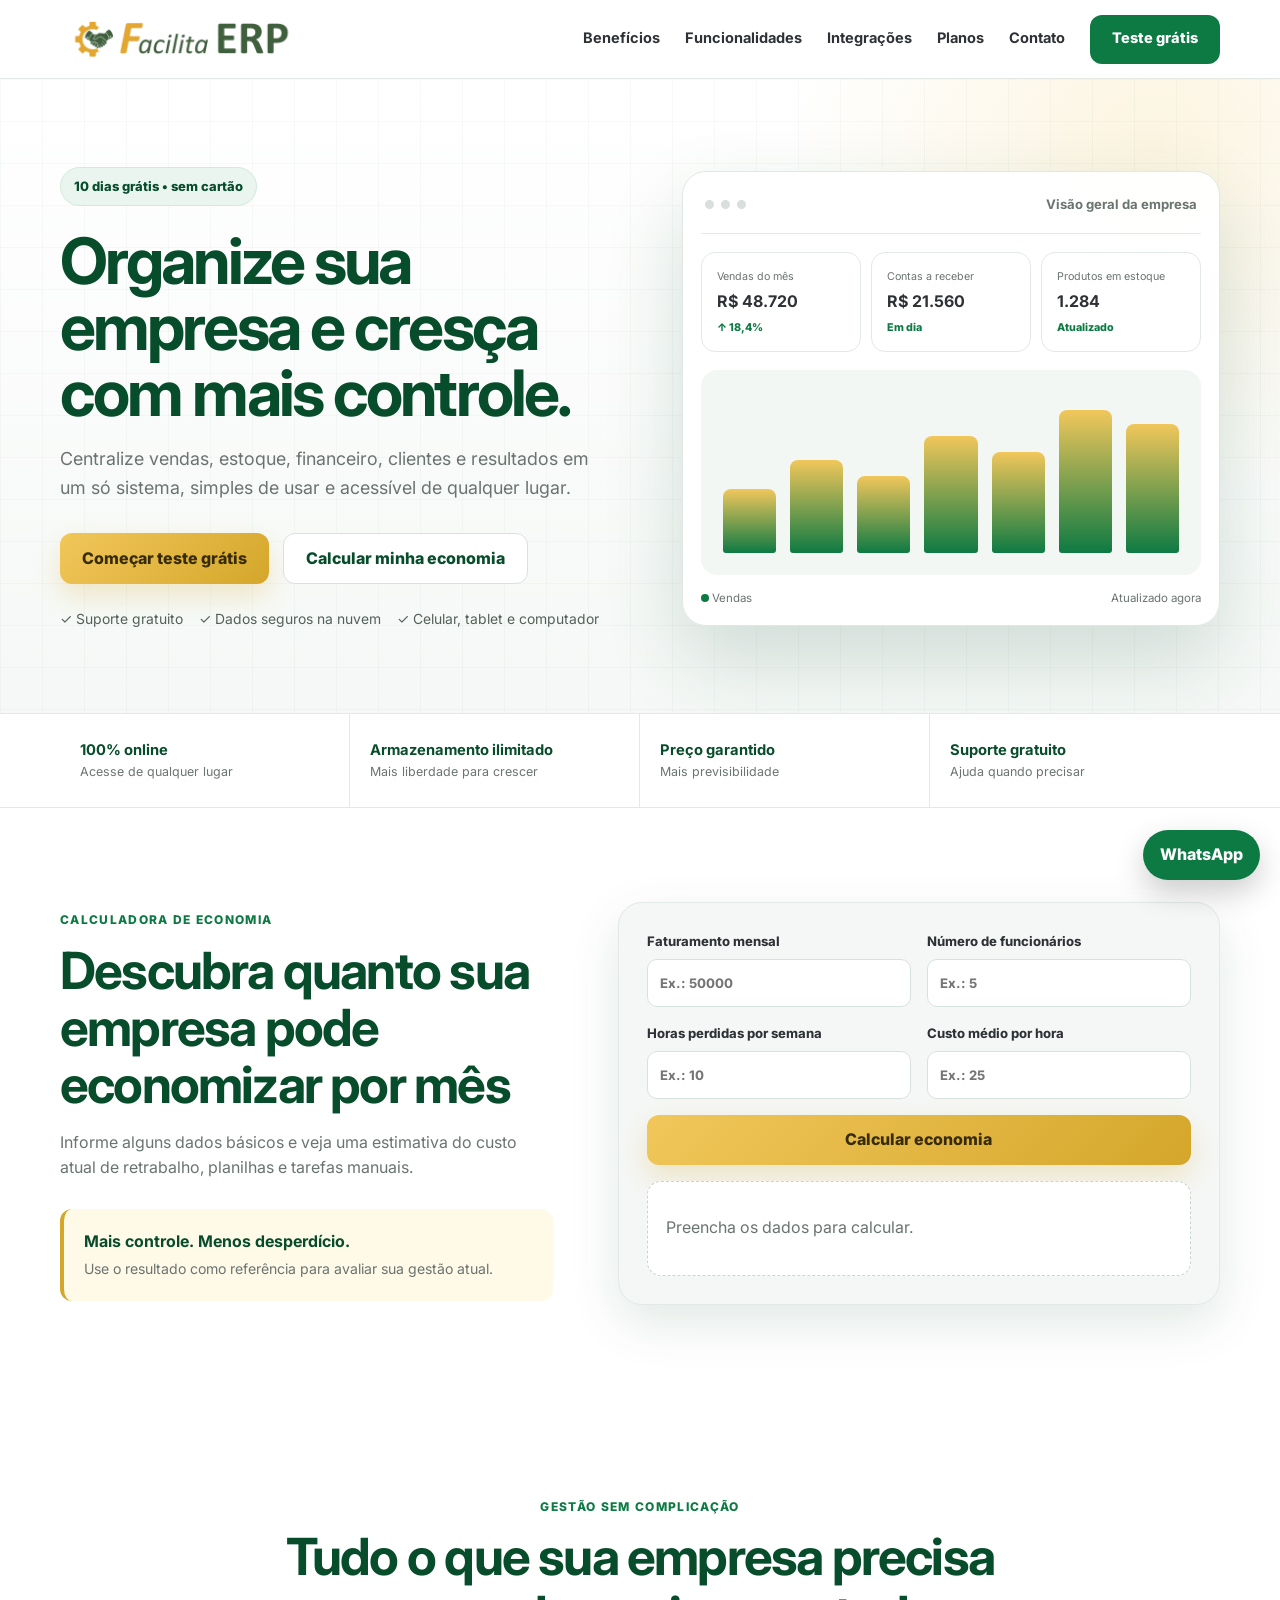
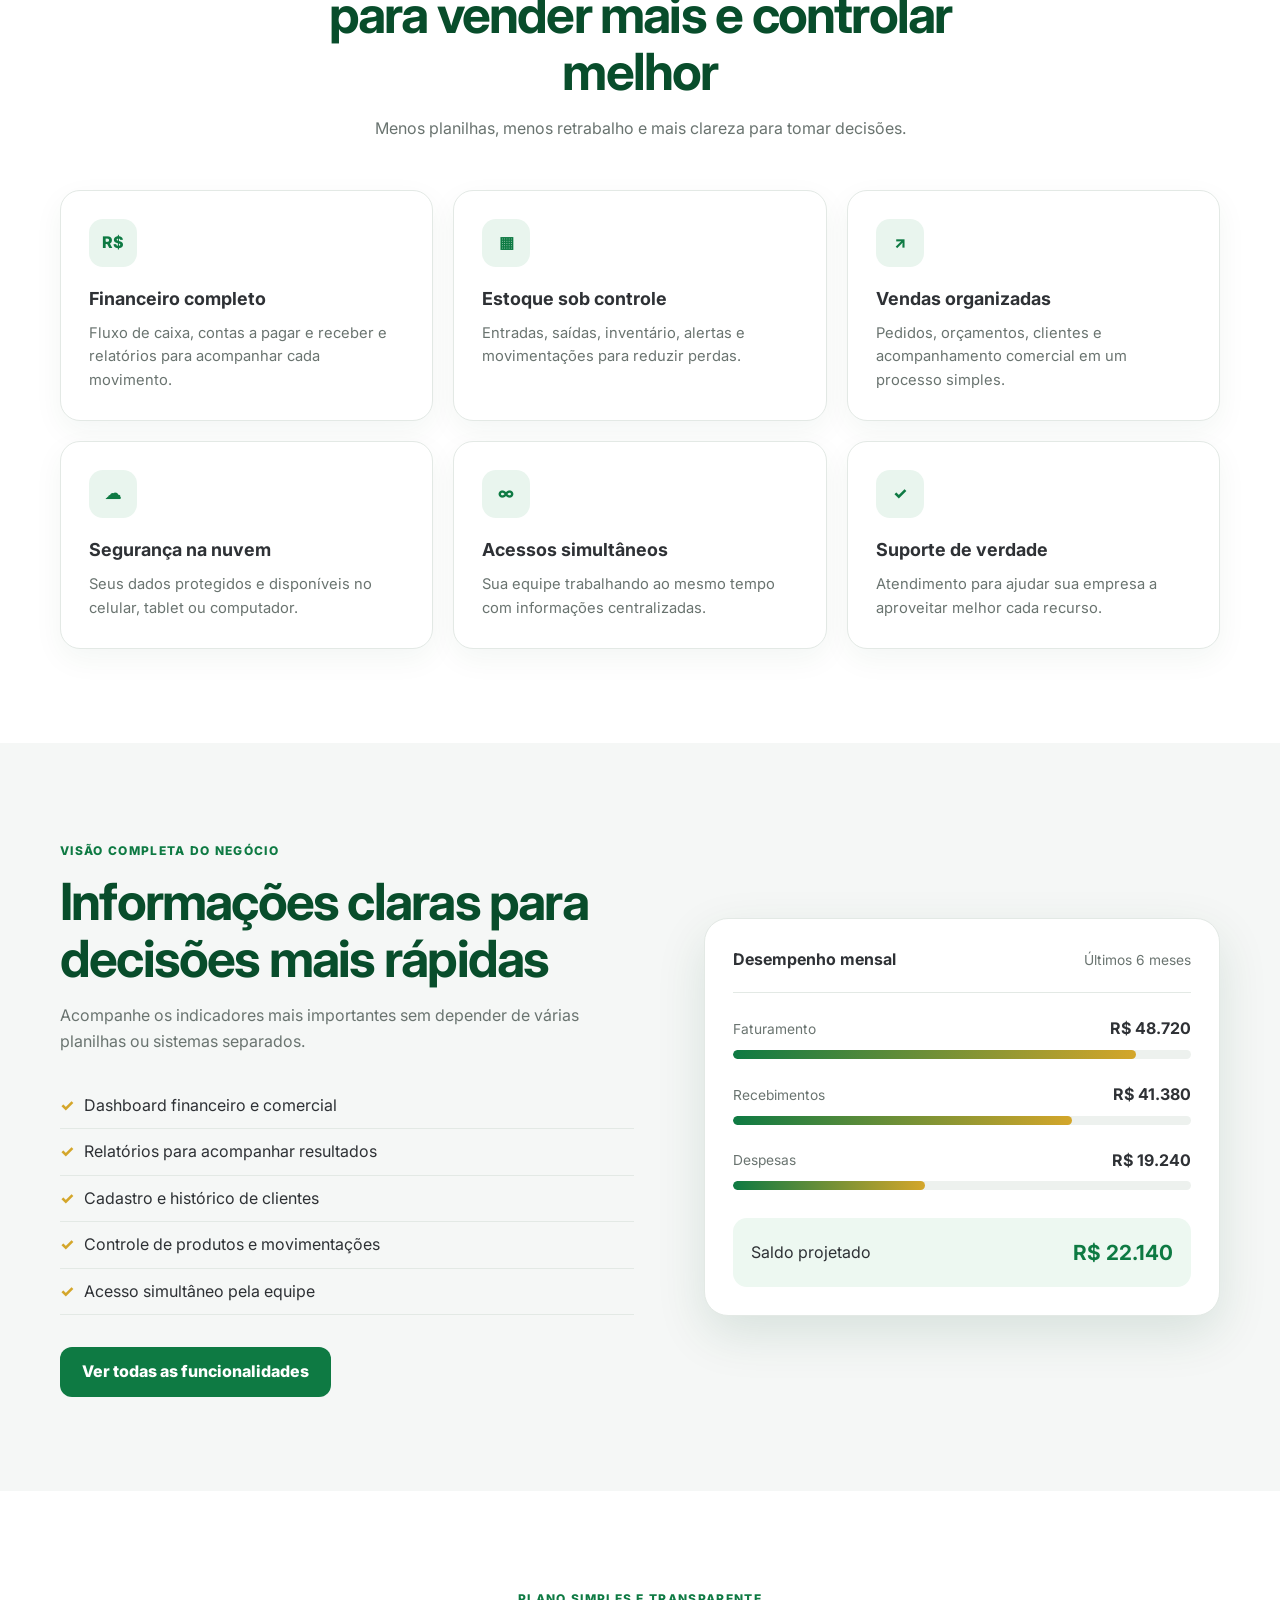
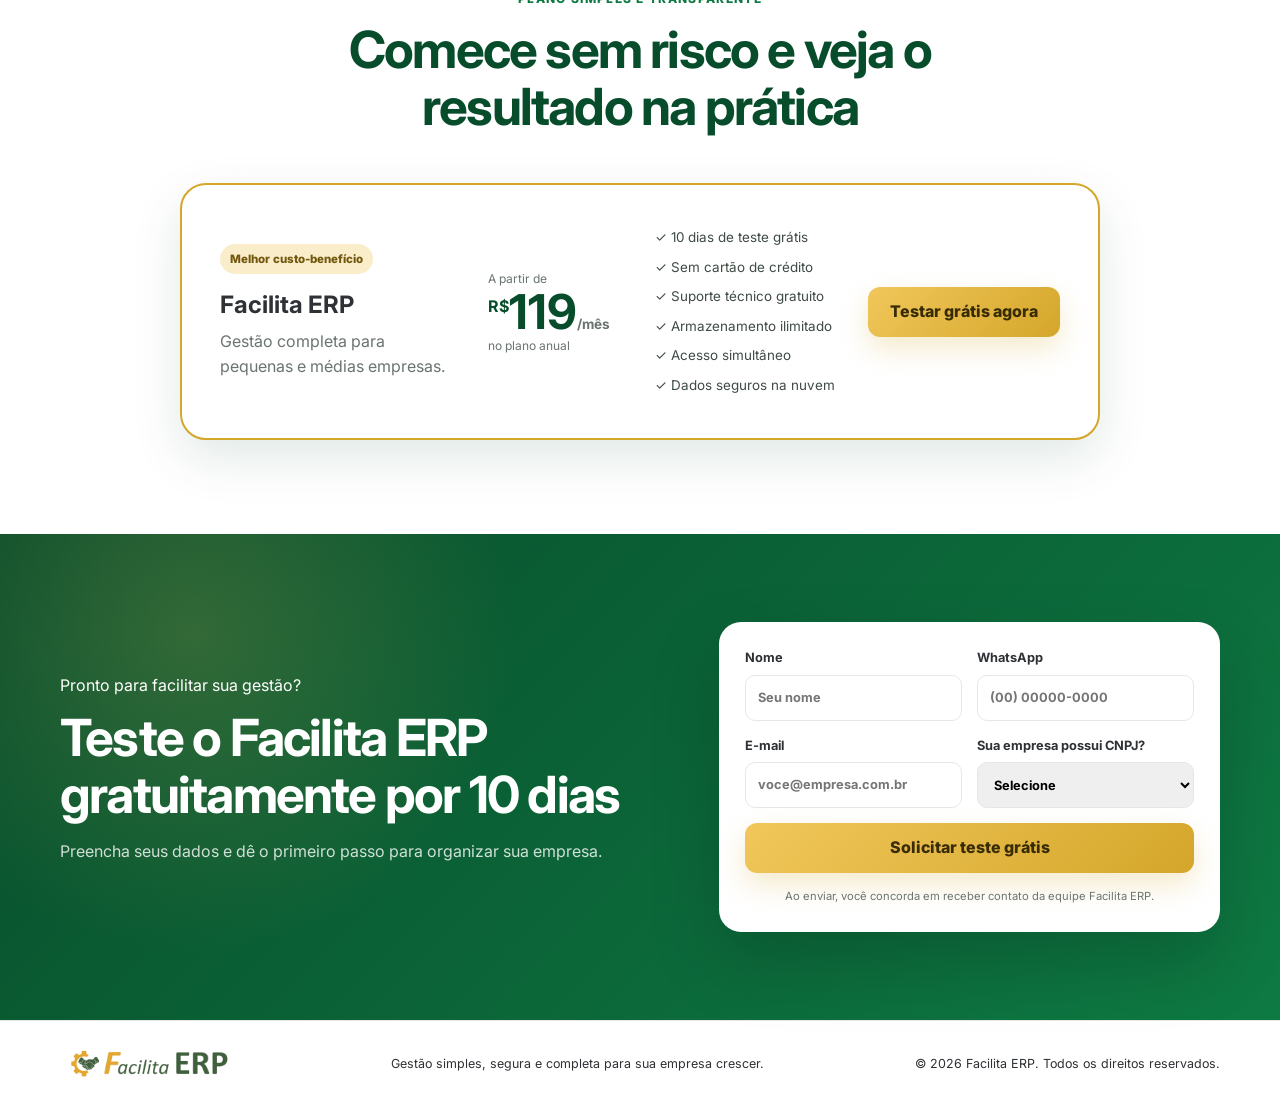
==== commit c19f3aa7: "Add files via upload" ====
--- a/index.html
+++ b/index.html
@@ -3,7 +3,7 @@
 <head>
   <meta charset="UTF-8">
   <meta name="viewport" content="width=device-width, initial-scale=1.0">
-  <meta name="description" content="Facilita ERP: gestão financeira, estoque, vendas e emissão fiscal em um só sistema. Teste grátis por 10 dias.">
+  <meta name="description" content="Facilita ERP: gestão financeira, estoque, vendas e muito mais em um único sistema. Teste grátis por 10 dias.">
   <title>Facilita ERP | Gestão simples para sua empresa crescer</title>
   <link rel="preconnect" href="https://fonts.googleapis.com">
   <link rel="preconnect" href="https://fonts.gstatic.com" crossorigin>
@@ -14,17 +14,17 @@
   <header class="topo" id="inicio">
     <div class="container nav">
       <a class="marca" href="#inicio" aria-label="Facilita ERP">
-        <span class="marca-simbolo">F</span>
-        <span>Facilita <strong>ERP</strong></span>
+        <img src="logo-facilita-erp.png" alt="Logo oficial Facilita ERP">
       </a>
 
       <button class="menu-btn" id="menuBtn" aria-label="Abrir menu" aria-expanded="false">☰</button>
 
       <nav class="menu" id="menu">
         <a href="#beneficios">Benefícios</a>
-        <a href="#recursos">Recursos</a>
+        <a href="funcionalidades.html">Funcionalidades</a>
+        <a href="integracoes.html">Integrações</a>
         <a href="#planos">Planos</a>
-        <a href="#faq">Dúvidas</a>
+        <a href="#contato">Contato</a>
         <a class="btn btn-menu" href="#contato">Teste grátis</a>
       </nav>
     </div>
@@ -33,57 +33,64 @@
   <main>
     <section class="hero">
       <div class="container hero-grid">
-        <div class="hero-texto">
+        <div class="hero-conteudo">
           <span class="selo">10 dias grátis • sem cartão</span>
-          <h1>Sua empresa organizada. Seu crescimento <span>facilitado.</span></h1>
-          <p>Controle vendas, estoque, financeiro, clientes e resultados em um único sistema, simples de usar e acessível de qualquer lugar.</p>
+          <h1>Organize sua empresa e cresça com mais controle.</h1>
+          <p class="hero-subtitulo">
+            Centralize vendas, estoque, financeiro, clientes e resultados em um só sistema, simples de usar e acessível de qualquer lugar.
+          </p>
 
           <div class="hero-acoes">
             <a class="btn btn-dourado" href="#contato">Começar teste grátis</a>
-            <a class="btn btn-claro" href="#recursos">Conhecer o sistema</a>
-          </div>
-
-          <div class="hero-checks">
+            <a class="btn btn-contorno" href="#calculadora">Calcular minha economia</a>
+          </div>
+
+          <div class="hero-beneficios">
             <span>✓ Suporte gratuito</span>
             <span>✓ Dados seguros na nuvem</span>
-            <span>✓ Acesso no celular, tablet e computador</span>
-          </div>
-        </div>
-
-        <div class="painel-demo" aria-label="Demonstração visual do sistema">
-          <div class="painel-topo">
-            <span></span><span></span><span></span>
-            <strong>Visão geral da empresa</strong>
-          </div>
-          <div class="metricas">
-            <article>
-              <small>Vendas do mês</small>
-              <strong>R$ 48.720</strong>
-              <em>↑ 18,4%</em>
-            </article>
-            <article>
-              <small>Contas a receber</small>
-              <strong>R$ 21.560</strong>
-              <em>Em dia</em>
-            </article>
-            <article>
-              <small>Produtos em estoque</small>
-              <strong>1.284</strong>
-              <em>Atualizado</em>
-            </article>
-          </div>
-          <div class="grafico">
-            <div style="height:38%"></div>
-            <div style="height:55%"></div>
-            <div style="height:46%"></div>
-            <div style="height:72%"></div>
-            <div style="height:62%"></div>
-            <div style="height:88%"></div>
-            <div style="height:78%"></div>
-          </div>
-          <div class="painel-rodape">
-            <span><i></i> Vendas</span>
-            <span>Relatório atualizado agora</span>
+            <span>✓ Celular, tablet e computador</span>
+          </div>
+        </div>
+
+        <div class="hero-visual">
+          <div class="painel-demo" aria-label="Demonstração visual do Facilita ERP">
+            <div class="painel-topo">
+              <span></span><span></span><span></span>
+              <strong>Visão geral da empresa</strong>
+            </div>
+
+            <div class="metricas">
+              <article>
+                <small>Vendas do mês</small>
+                <strong>R$ 48.720</strong>
+                <em>↑ 18,4%</em>
+              </article>
+              <article>
+                <small>Contas a receber</small>
+                <strong>R$ 21.560</strong>
+                <em>Em dia</em>
+              </article>
+              <article>
+                <small>Produtos em estoque</small>
+                <strong>1.284</strong>
+                <em>Atualizado</em>
+              </article>
+            </div>
+
+            <div class="grafico">
+              <div style="height:40%"></div>
+              <div style="height:58%"></div>
+              <div style="height:48%"></div>
+              <div style="height:73%"></div>
+              <div style="height:63%"></div>
+              <div style="height:89%"></div>
+              <div style="height:80%"></div>
+            </div>
+
+            <div class="painel-rodape">
+              <span><i></i> Vendas</span>
+              <span>Atualizado agora</span>
+            </div>
           </div>
         </div>
       </div>
@@ -93,8 +100,53 @@
       <div class="container faixa-grid">
         <div><strong>100% online</strong><span>Acesse de qualquer lugar</span></div>
         <div><strong>Armazenamento ilimitado</strong><span>Mais liberdade para crescer</span></div>
-        <div><strong>Preço garantido</strong><span>Previsibilidade para sua empresa</span></div>
-        <div><strong>Suporte gratuito</strong><span>Ajuda quando você precisar</span></div>
+        <div><strong>Preço garantido</strong><span>Mais previsibilidade</span></div>
+        <div><strong>Suporte gratuito</strong><span>Ajuda quando precisar</span></div>
+      </div>
+    </section>
+
+    <section class="secao calculadora-secao" id="calculadora">
+      <div class="container calculadora-grid">
+        <div class="calculadora-texto">
+          <span class="mini-titulo">Calculadora de economia</span>
+          <h2>Descubra quanto sua empresa pode economizar por mês</h2>
+          <p>
+            Informe alguns dados básicos e veja uma estimativa do custo atual de retrabalho, planilhas e tarefas manuais.
+          </p>
+
+          <div class="destaque-calculadora">
+            <strong>Mais controle. Menos desperdício.</strong>
+            <span>Use o resultado como referência para avaliar sua gestão atual.</span>
+          </div>
+        </div>
+
+        <form class="calculadora" id="calculadoraForm">
+          <label>
+            Faturamento mensal
+            <input type="number" id="faturamento" min="0" step="100" placeholder="Ex.: 50000" required>
+          </label>
+
+          <label>
+            Número de funcionários
+            <input type="number" id="funcionarios" min="1" step="1" placeholder="Ex.: 5" required>
+          </label>
+
+          <label>
+            Horas perdidas por semana
+            <input type="number" id="horas" min="0" step="0.5" placeholder="Ex.: 10" required>
+          </label>
+
+          <label>
+            Custo médio por hora
+            <input type="number" id="custoHora" min="0" step="1" placeholder="Ex.: 25" required>
+          </label>
+
+          <button class="btn btn-dourado" type="submit">Calcular economia</button>
+
+          <div class="resultado" id="resultado" aria-live="polite">
+            <span>Preencha os dados para calcular.</span>
+          </div>
+        </form>
       </div>
     </section>
 
@@ -110,51 +162,60 @@
           <article class="card">
             <div class="icone">R$</div>
             <h3>Financeiro completo</h3>
-            <p>Fluxo de caixa, contas a pagar e receber, conciliação e relatórios para acompanhar cada movimento.</p>
-          </article>
+            <p>Fluxo de caixa, contas a pagar e receber e relatórios para acompanhar cada movimento.</p>
+          </article>
+
           <article class="card">
             <div class="icone">▦</div>
             <h3>Estoque sob controle</h3>
-            <p>Entradas, saídas, inventário, alertas e movimentações para evitar perdas e falta de produtos.</p>
-          </article>
+            <p>Entradas, saídas, inventário, alertas e movimentações para reduzir perdas.</p>
+          </article>
+
           <article class="card">
             <div class="icone">↗</div>
             <h3>Vendas organizadas</h3>
-            <p>Pedidos, orçamentos, clientes e acompanhamento comercial em um processo simples e rápido.</p>
-          </article>
+            <p>Pedidos, orçamentos, clientes e acompanhamento comercial em um processo simples.</p>
+          </article>
+
           <article class="card">
             <div class="icone">☁</div>
             <h3>Segurança na nuvem</h3>
-            <p>Seus dados protegidos e disponíveis com acesso por celular, tablet ou computador.</p>
-          </article>
+            <p>Seus dados protegidos e disponíveis no celular, tablet ou computador.</p>
+          </article>
+
           <article class="card">
             <div class="icone">∞</div>
-            <h3>Acessos sem restrições</h3>
-            <p>Sua equipe trabalhando ao mesmo tempo, com organização e informações centralizadas.</p>
-          </article>
+            <h3>Acessos simultâneos</h3>
+            <p>Sua equipe trabalhando ao mesmo tempo com informações centralizadas.</p>
+          </article>
+
           <article class="card">
             <div class="icone">✓</div>
             <h3>Suporte de verdade</h3>
-            <p>Atendimento para ajudar sua empresa a aproveitar melhor cada recurso do Facilita ERP.</p>
-          </article>
-        </div>
-      </div>
-    </section>
-
-    <section class="secao secao-verde" id="recursos">
+            <p>Atendimento para ajudar sua empresa a aproveitar melhor cada recurso.</p>
+          </article>
+        </div>
+      </div>
+    </section>
+
+    <section class="secao secao-clara">
       <div class="container recursos-grid">
         <div>
           <span class="mini-titulo">Visão completa do negócio</span>
           <h2>Informações claras para decisões mais rápidas</h2>
-          <p class="texto-claro">Acompanhe os indicadores mais importantes em painéis simples, sem depender de várias planilhas ou sistemas separados.</p>
+          <p>
+            Acompanhe os indicadores mais importantes sem depender de várias planilhas ou sistemas separados.
+          </p>
+
           <ul class="lista">
-            <li>Dashboard com visão financeira e comercial</li>
+            <li>Dashboard financeiro e comercial</li>
             <li>Relatórios para acompanhar resultados</li>
             <li>Cadastro e histórico de clientes</li>
             <li>Controle de produtos e movimentações</li>
-            <li>Acesso simultâneo pela sua equipe</li>
+            <li>Acesso simultâneo pela equipe</li>
           </ul>
-          <a class="btn btn-dourado" href="#contato">Quero conhecer o Facilita ERP</a>
+
+          <a class="btn btn-verde" href="funcionalidades.html">Ver todas as funcionalidades</a>
         </div>
 
         <div class="relatorio">
@@ -162,18 +223,22 @@
             <strong>Desempenho mensal</strong>
             <span>Últimos 6 meses</span>
           </div>
+
           <div class="linha-relatorio">
             <span>Faturamento</span><strong>R$ 48.720</strong>
           </div>
           <div class="barra"><i style="width:88%"></i></div>
+
           <div class="linha-relatorio">
             <span>Recebimentos</span><strong>R$ 41.380</strong>
           </div>
           <div class="barra"><i style="width:74%"></i></div>
+
           <div class="linha-relatorio">
             <span>Despesas</span><strong>R$ 19.240</strong>
           </div>
           <div class="barra"><i style="width:42%"></i></div>
+
           <div class="saldo">
             <span>Saldo projetado</span>
             <strong>R$ 22.140</strong>
@@ -195,11 +260,13 @@
             <h3>Facilita ERP</h3>
             <p>Gestão completa para pequenas e médias empresas.</p>
           </div>
+
           <div class="preco">
             <small>A partir de</small>
             <strong><sup>R$</sup>119<small>/mês</small></strong>
             <span>no plano anual</span>
           </div>
+
           <ul>
             <li>✓ 10 dias de teste grátis</li>
             <li>✓ Sem cartão de crédito</li>
@@ -208,62 +275,8 @@
             <li>✓ Acesso simultâneo</li>
             <li>✓ Dados seguros na nuvem</li>
           </ul>
+
           <a class="btn btn-dourado" href="#contato">Testar grátis agora</a>
-        </div>
-      </div>
-    </section>
-
-    <section class="secao secao-cinza">
-      <div class="container depoimentos">
-        <div class="titulo-secao">
-          <span>Feito para quem empreende</span>
-          <h2>Mais organização para cuidar do que realmente importa</h2>
-        </div>
-        <div class="depo-grid">
-          <blockquote>
-            “Agora conseguimos enxergar o financeiro e o estoque sem perder tempo procurando informação.”
-            <footer>Cliente Facilita ERP</footer>
-          </blockquote>
-          <blockquote>
-            “O sistema deixou nossa rotina mais simples e trouxe mais segurança para as decisões.”
-            <footer>Cliente Facilita ERP</footer>
-          </blockquote>
-          <blockquote>
-            “Ter tudo em um só lugar facilitou o trabalho da equipe e melhorou o atendimento.”
-            <footer>Cliente Facilita ERP</footer>
-          </blockquote>
-        </div>
-      </div>
-    </section>
-
-    <section class="secao" id="faq">
-      <div class="container faq-grid">
-        <div>
-          <span class="mini-titulo escuro">Perguntas frequentes</span>
-          <h2>Tire suas dúvidas antes de começar</h2>
-          <p>O teste é gratuito e você pode conhecer o sistema sem informar cartão.</p>
-        </div>
-        <div class="faq">
-          <details>
-            <summary>Preciso instalar algum programa?</summary>
-            <p>Não. O Facilita ERP é 100% online e pode ser acessado pelo navegador.</p>
-          </details>
-          <details>
-            <summary>Posso acessar pelo celular?</summary>
-            <p>Sim. O sistema pode ser acessado pelo celular, tablet ou computador.</p>
-          </details>
-          <details>
-            <summary>O teste grátis exige cartão?</summary>
-            <p>Não. Você pode testar por 10 dias sem cadastrar cartão de crédito.</p>
-          </details>
-          <details>
-            <summary>Minha equipe pode acessar ao mesmo tempo?</summary>
-            <p>Sim. O sistema permite acessos simultâneos conforme a configuração da empresa.</p>
-          </details>
-          <details>
-            <summary>Existe suporte técnico?</summary>
-            <p>Sim. O suporte técnico está incluído para ajudar na utilização do sistema.</p>
-          </details>
         </div>
       </div>
     </section>
@@ -276,27 +289,31 @@
           <p>Preencha seus dados e dê o primeiro passo para organizar sua empresa.</p>
         </div>
 
-        <form class="formulario" id="formulario">
+        <form class="formulario" id="formularioContato">
           <label>
             Nome
             <input type="text" name="nome" placeholder="Seu nome" required>
           </label>
+
           <label>
             WhatsApp
             <input type="tel" name="whatsapp" placeholder="(00) 00000-0000" required>
           </label>
+
           <label>
             E-mail
             <input type="email" name="email" placeholder="voce@empresa.com.br" required>
           </label>
-          <label>
-            Sua empresa já possui CNPJ?
+
+          <label>
+            Sua empresa possui CNPJ?
             <select name="cnpj" required>
               <option value="">Selecione</option>
               <option>Sim</option>
               <option>Não</option>
             </select>
           </label>
+
           <button class="btn btn-dourado" type="submit">Solicitar teste grátis</button>
           <small>Ao enviar, você concorda em receber contato da equipe Facilita ERP.</small>
         </form>
@@ -306,10 +323,7 @@
 
   <footer class="rodape">
     <div class="container rodape-grid">
-      <a class="marca marca-rodape" href="#inicio">
-        <span class="marca-simbolo">F</span>
-        <span>Facilita <strong>ERP</strong></span>
-      </a>
+      <img src="logo-facilita-erp.png" alt="Facilita ERP">
       <p>Gestão simples, segura e completa para sua empresa crescer.</p>
       <span>© <span id="ano"></span> Facilita ERP. Todos os direitos reservados.</span>
     </div>
--- a/estilo.css
+++ b/estilo.css
@@ -1,73 +1,68 @@
 :root{
-  --verde:#0b7a42;
-  --verde-2:#0e9b55;
-  --verde-escuro:#064a2a;
-  --dourado:#d9b24c;
-  --dourado-2:#f1cf72;
-  --texto:#162019;
-  --cinza:#66736b;
-  --fundo:#f6f8f7;
-  --branco:#ffffff;
-  --borda:#e3e9e5;
-  --sombra:0 18px 50px rgba(7,68,38,.12);
+  --verde:#0E7A43;
+  --verde-escuro:#084D2B;
+  --dourado:#D4A62A;
+  --dourado-claro:#F1C75B;
+  --grafite:#2E3135;
+  --branco:#FFFFFF;
+  --cinza:#6A7470;
+  --cinza-claro:#F5F7F6;
+  --borda:#E3E9E5;
+  --sombra:0 18px 50px rgba(8,77,43,.12);
 }
 
 *{box-sizing:border-box}
+
 html{scroll-behavior:smooth}
+
 body{
   margin:0;
   font-family:"Inter",Arial,sans-serif;
-  color:var(--texto);
+  color:var(--grafite);
   background:var(--branco);
   line-height:1.6;
 }
+
 a{text-decoration:none;color:inherit}
 button,input,select{font:inherit}
+img{max-width:100%;display:block}
 .container{width:min(1160px,92%);margin:auto}
 
 .topo{
   position:sticky;
   top:0;
   z-index:1000;
-  background:rgba(255,255,255,.94);
+  background:rgba(255,255,255,.96);
   backdrop-filter:blur(14px);
-  border-bottom:1px solid rgba(227,233,229,.9);
-}
+  border-bottom:1px solid var(--borda);
+}
+
 .nav{
-  min-height:74px;
+  min-height:78px;
   display:flex;
   align-items:center;
   justify-content:space-between;
   gap:24px;
 }
-.marca{
-  display:flex;
-  align-items:center;
-  gap:10px;
-  font-size:1.25rem;
+
+.marca img{width:245px;max-height:58px;object-fit:contain}
+
+.menu{
+  display:flex;
+  align-items:center;
+  gap:25px;
   font-weight:700;
-  color:var(--verde-escuro);
-}
-.marca strong{color:var(--dourado)}
-.marca-simbolo{
-  width:42px;
-  height:42px;
-  display:grid;
-  place-items:center;
-  border-radius:13px;
-  color:white;
-  font-weight:800;
-  background:linear-gradient(135deg,var(--verde),var(--verde-2));
-  box-shadow:0 8px 20px rgba(11,122,66,.24);
-}
-.menu{display:flex;align-items:center;gap:28px;font-weight:600;font-size:.94rem}
+  font-size:.91rem;
+}
+
 .menu a:not(.btn):hover{color:var(--verde)}
+
 .menu-btn{
   display:none;
   border:0;
   background:transparent;
   color:var(--verde-escuro);
-  font-size:1.8rem;
+  font-size:1.9rem;
   cursor:pointer;
 }
 
@@ -75,7 +70,7 @@
   display:inline-flex;
   align-items:center;
   justify-content:center;
-  min-height:48px;
+  min-height:49px;
   padding:12px 22px;
   border:0;
   border-radius:12px;
@@ -83,69 +78,105 @@
   cursor:pointer;
   transition:.25s ease;
 }
+
 .btn:hover{transform:translateY(-2px)}
-.btn-menu{background:var(--verde);color:white}
+
+.btn-menu,.btn-verde{
+  color:white;
+  background:var(--verde);
+}
+
 .btn-dourado{
-  background:linear-gradient(135deg,var(--dourado-2),var(--dourado));
-  color:#3a2b07;
-  box-shadow:0 12px 28px rgba(217,178,76,.28);
-}
-.btn-claro{background:white;color:var(--verde-escuro);border:1px solid rgba(255,255,255,.55)}
+  color:#382C07;
+  background:linear-gradient(135deg,var(--dourado-claro),var(--dourado));
+  box-shadow:0 12px 28px rgba(212,166,42,.24);
+}
+
+.btn-contorno{
+  color:var(--verde-escuro);
+  background:white;
+  border:1px solid #D8E2DC;
+}
 
 .hero{
   position:relative;
   overflow:hidden;
-  padding:92px 0 86px;
-  color:white;
+  padding:88px 0 82px;
   background:
-    radial-gradient(circle at 85% 20%,rgba(241,207,114,.24),transparent 28%),
-    radial-gradient(circle at 20% 90%,rgba(255,255,255,.10),transparent 25%),
-    linear-gradient(135deg,#063d24 0%,#087140 52%,#0e9b55 100%);
-}
+    radial-gradient(circle at 90% 10%,rgba(241,199,91,.18),transparent 28%),
+    linear-gradient(180deg,#FFFFFF 0%,#F5F8F6 100%);
+}
+
 .hero:before{
   content:"";
   position:absolute;
   inset:0;
-  opacity:.12;
-  background-image:linear-gradient(rgba(255,255,255,.18) 1px,transparent 1px),linear-gradient(90deg,rgba(255,255,255,.18) 1px,transparent 1px);
+  background-image:
+    linear-gradient(rgba(14,122,67,.035) 1px,transparent 1px),
+    linear-gradient(90deg,rgba(14,122,67,.035) 1px,transparent 1px);
   background-size:42px 42px;
 }
+
 .hero-grid{
   position:relative;
   display:grid;
-  grid-template-columns:1.05fr .95fr;
-  gap:64px;
-  align-items:center;
-}
+  grid-template-columns:1.02fr .98fr;
+  gap:62px;
+  align-items:center;
+}
+
 .selo{
   display:inline-flex;
   padding:8px 13px;
   border-radius:999px;
-  background:rgba(255,255,255,.13);
-  border:1px solid rgba(255,255,255,.25);
-  font-size:.82rem;
-  font-weight:700;
-}
+  color:var(--verde-escuro);
+  background:#EAF5EF;
+  border:1px solid #D3E9DC;
+  font-size:.81rem;
+  font-weight:800;
+}
+
 .hero h1{
+  margin:22px 0 20px;
   max-width:720px;
-  margin:22px 0 20px;
-  font-size:clamp(2.5rem,5vw,4.8rem);
-  line-height:1.04;
+  color:var(--verde-escuro);
+  font-size:clamp(2.65rem,5vw,4.75rem);
+  line-height:1.03;
   letter-spacing:-.045em;
 }
-.hero h1 span{color:var(--dourado-2)}
-.hero-texto>p{max-width:650px;font-size:1.13rem;color:rgba(255,255,255,.86)}
-.hero-acoes{display:flex;flex-wrap:wrap;gap:14px;margin:30px 0 24px}
-.hero-checks{display:flex;flex-wrap:wrap;gap:16px;font-size:.87rem;color:rgba(255,255,255,.84)}
+
+.hero-subtitulo{
+  max-width:650px;
+  color:var(--cinza);
+  font-size:1.12rem;
+}
+
+.hero-acoes{
+  display:flex;
+  flex-wrap:wrap;
+  gap:14px;
+  margin:30px 0 24px;
+}
+
+.hero-beneficios{
+  display:flex;
+  flex-wrap:wrap;
+  gap:16px;
+  color:#53615A;
+  font-size:.87rem;
+}
+
+.hero-visual{min-width:0}
 
 .painel-demo{
   padding:18px;
+  border:1px solid #E0E8E3;
   border-radius:24px;
-  background:rgba(255,255,255,.97);
-  color:var(--texto);
-  box-shadow:0 34px 80px rgba(0,0,0,.25);
-  transform:rotate(1deg);
-}
+  background:rgba(255,255,255,.98);
+  box-shadow:0 34px 80px rgba(8,77,43,.16);
+  transform:none;
+}
+
 .painel-topo{
   display:flex;
   align-items:center;
@@ -153,101 +184,321 @@
   padding:4px 4px 18px;
   border-bottom:1px solid var(--borda);
 }
-.painel-topo span{width:9px;height:9px;border-radius:50%;background:#d8ded9}
-.painel-topo strong{margin-left:auto;font-size:.82rem;color:var(--cinza)}
-.metricas{display:grid;grid-template-columns:repeat(3,1fr);gap:10px;margin:18px 0}
-.metricas article{padding:15px;border:1px solid var(--borda);border-radius:14px}
-.metricas small,.metricas em{display:block;color:var(--cinza);font-size:.67rem;font-style:normal}
-.metricas strong{display:block;margin:4px 0;font-size:1rem}
-.metricas em{color:var(--verde);font-weight:700}
+
+.painel-topo span{
+  width:9px;
+  height:9px;
+  border-radius:50%;
+  background:#D9DFDB;
+}
+
+.painel-topo strong{
+  margin-left:auto;
+  color:var(--cinza);
+  font-size:.82rem;
+}
+
+.metricas{
+  display:grid;
+  grid-template-columns:repeat(3,1fr);
+  gap:10px;
+  margin:18px 0;
+}
+
+.metricas article{
+  padding:15px;
+  border:1px solid var(--borda);
+  border-radius:14px;
+}
+
+.metricas small,.metricas em{
+  display:block;
+  color:var(--cinza);
+  font-size:.67rem;
+  font-style:normal;
+}
+
+.metricas strong{
+  display:block;
+  margin:4px 0;
+  color:var(--grafite);
+  font-size:1rem;
+}
+
+.metricas em{
+  color:var(--verde);
+  font-weight:800;
+}
+
 .grafico{
-  height:210px;
+  height:205px;
   display:flex;
   align-items:flex-end;
   gap:14px;
   padding:22px;
   border-radius:16px;
-  background:#f3f7f4;
-}
+  background:#F3F7F4;
+}
+
 .grafico div{
   flex:1;
   min-height:15%;
   border-radius:8px 8px 3px 3px;
-  background:linear-gradient(180deg,var(--dourado-2),var(--verde));
-}
-.painel-rodape{display:flex;justify-content:space-between;gap:10px;padding-top:14px;font-size:.72rem;color:var(--cinza)}
-.painel-rodape i{display:inline-block;width:8px;height:8px;border-radius:50%;background:var(--verde)}
-
-.faixa{background:white;border-bottom:1px solid var(--borda)}
+  background:linear-gradient(180deg,var(--dourado-claro),var(--verde));
+}
+
+.painel-rodape{
+  display:flex;
+  justify-content:space-between;
+  gap:10px;
+  padding-top:14px;
+  color:var(--cinza);
+  font-size:.72rem;
+}
+
+.painel-rodape i{
+  display:inline-block;
+  width:8px;
+  height:8px;
+  border-radius:50%;
+  background:var(--verde);
+}
+
+.faixa{
+  background:white;
+  border-top:1px solid var(--borda);
+  border-bottom:1px solid var(--borda);
+}
+
 .faixa-grid{display:grid;grid-template-columns:repeat(4,1fr)}
-.faixa-grid div{padding:25px 20px;border-right:1px solid var(--borda)}
+
+.faixa-grid div{
+  padding:25px 20px;
+  border-right:1px solid var(--borda);
+}
+
 .faixa-grid div:last-child{border-right:0}
 .faixa-grid strong,.faixa-grid span{display:block}
 .faixa-grid strong{color:var(--verde-escuro);font-size:.92rem}
 .faixa-grid span{color:var(--cinza);font-size:.78rem}
 
-.secao{padding:96px 0}
-.titulo-secao{max-width:760px;margin:0 auto 48px;text-align:center}
+.secao{padding:94px 0}
+
+.titulo-secao{
+  max-width:760px;
+  margin:0 auto 48px;
+  text-align:center;
+}
+
 .titulo-secao>span,.mini-titulo{
   color:var(--verde);
   text-transform:uppercase;
   letter-spacing:.11em;
   font-weight:800;
-  font-size:.76rem;
-}
+  font-size:.75rem;
+}
+
 .titulo-secao h2,.secao h2,.cta h2{
   margin:10px 0 14px;
-  font-size:clamp(2rem,4vw,3.35rem);
+  color:var(--verde-escuro);
+  font-size:clamp(2rem,4vw,3.3rem);
   line-height:1.12;
   letter-spacing:-.035em;
 }
+
 .titulo-secao p,.secao p{color:var(--cinza)}
 
-.cards{display:grid;grid-template-columns:repeat(3,1fr);gap:20px}
+.calculadora-secao{background:var(--branco)}
+
+.calculadora-grid{
+  display:grid;
+  grid-template-columns:.9fr 1.1fr;
+  gap:65px;
+  align-items:center;
+}
+
+.destaque-calculadora{
+  margin-top:28px;
+  padding:20px;
+  border-left:4px solid var(--dourado);
+  border-radius:12px;
+  background:#FFF9E8;
+}
+
+.destaque-calculadora strong,.destaque-calculadora span{display:block}
+.destaque-calculadora strong{color:var(--verde-escuro)}
+.destaque-calculadora span{margin-top:4px;color:var(--cinza);font-size:.88rem}
+
+.calculadora{
+  display:grid;
+  grid-template-columns:1fr 1fr;
+  gap:16px;
+  padding:28px;
+  border:1px solid var(--borda);
+  border-radius:24px;
+  background:var(--cinza-claro);
+  box-shadow:var(--sombra);
+}
+
+.calculadora label{
+  display:flex;
+  flex-direction:column;
+  gap:7px;
+  color:var(--grafite);
+  font-size:.82rem;
+  font-weight:750;
+}
+
+.calculadora input{
+  min-height:48px;
+  padding:10px 12px;
+  border:1px solid #D8E2DC;
+  border-radius:10px;
+  background:white;
+  outline:none;
+}
+
+.calculadora input:focus{
+  border-color:var(--verde);
+  box-shadow:0 0 0 3px rgba(14,122,67,.10);
+}
+
+.calculadora .btn,.resultado{grid-column:1/-1}
+
+.resultado{
+  min-height:95px;
+  display:flex;
+  flex-direction:column;
+  justify-content:center;
+  padding:18px;
+  border:1px dashed #C7D6CD;
+  border-radius:14px;
+  background:white;
+  color:var(--cinza);
+}
+
+.resultado strong{
+  color:var(--verde-escuro);
+  font-size:1.65rem;
+}
+
+.resultado b{color:var(--dourado)}
+
+.cards{
+  display:grid;
+  grid-template-columns:repeat(3,1fr);
+  gap:20px;
+}
+
 .card{
   padding:28px;
   border:1px solid var(--borda);
   border-radius:20px;
   background:white;
-  box-shadow:0 10px 30px rgba(7,68,38,.05);
+  box-shadow:0 10px 30px rgba(8,77,43,.05);
   transition:.25s ease;
 }
-.card:hover{transform:translateY(-6px);box-shadow:var(--sombra);border-color:#cce0d3}
+
+.card:hover{
+  transform:translateY(-6px);
+  box-shadow:var(--sombra);
+  border-color:#CADDD1;
+}
+
 .icone{
-  width:48px;height:48px;display:grid;place-items:center;
+  width:48px;
+  height:48px;
+  display:grid;
+  place-items:center;
   border-radius:14px;
-  background:#e8f5ed;
   color:var(--verde);
+  background:#E9F5EE;
   font-weight:800;
 }
+
 .card h3{margin:18px 0 8px;font-size:1.12rem}
 .card p{margin:0;font-size:.92rem}
 
-.secao-verde{
-  color:white;
-  background:linear-gradient(135deg,var(--verde-escuro),var(--verde));
-}
-.recursos-grid{display:grid;grid-template-columns:1fr .9fr;gap:70px;align-items:center}
-.mini-titulo{color:var(--dourado-2)}
-.texto-claro{color:rgba(255,255,255,.78)!important}
-.lista{padding:0;margin:28px 0 32px;list-style:none}
-.lista li{padding:10px 0;border-bottom:1px solid rgba(255,255,255,.13)}
-.lista li:before{content:"✓";margin-right:10px;color:var(--dourado-2);font-weight:800}
+.secao-clara{background:var(--cinza-claro)}
+
+.recursos-grid{
+  display:grid;
+  grid-template-columns:1fr .9fr;
+  gap:70px;
+  align-items:center;
+}
+
+.lista{
+  padding:0;
+  margin:28px 0 32px;
+  list-style:none;
+}
+
+.lista li{
+  padding:10px 0;
+  border-bottom:1px solid var(--borda);
+}
+
+.lista li:before{
+  content:"✓";
+  margin-right:10px;
+  color:var(--dourado);
+  font-weight:800;
+}
+
 .relatorio{
   padding:28px;
+  border:1px solid var(--borda);
   border-radius:24px;
   background:white;
-  color:var(--texto);
-  box-shadow:0 30px 70px rgba(0,0,0,.2);
-}
-.relatorio-cabecalho,.linha-relatorio,.saldo{display:flex;align-items:center;justify-content:space-between;gap:20px}
-.relatorio-cabecalho{padding-bottom:20px;border-bottom:1px solid var(--borda)}
-.relatorio-cabecalho span,.linha-relatorio span{color:var(--cinza);font-size:.86rem}
+  box-shadow:var(--sombra);
+}
+
+.relatorio-cabecalho,.linha-relatorio,.saldo{
+  display:flex;
+  align-items:center;
+  justify-content:space-between;
+  gap:20px;
+}
+
+.relatorio-cabecalho{
+  padding-bottom:20px;
+  border-bottom:1px solid var(--borda);
+}
+
+.relatorio-cabecalho span,.linha-relatorio span{
+  color:var(--cinza);
+  font-size:.86rem;
+}
+
 .linha-relatorio{margin-top:23px}
-.barra{height:9px;margin-top:8px;border-radius:999px;background:#edf1ee;overflow:hidden}
-.barra i{display:block;height:100%;border-radius:inherit;background:linear-gradient(90deg,var(--verde),var(--dourado))}
-.saldo{margin-top:28px;padding:18px;border-radius:14px;background:#edf8f1}
-.saldo strong{color:var(--verde);font-size:1.3rem}
+
+.barra{
+  height:9px;
+  margin-top:8px;
+  border-radius:999px;
+  background:#EDF1EE;
+  overflow:hidden;
+}
+
+.barra i{
+  display:block;
+  height:100%;
+  border-radius:inherit;
+  background:linear-gradient(90deg,var(--verde),var(--dourado));
+}
+
+.saldo{
+  margin-top:28px;
+  padding:18px;
+  border-radius:14px;
+  background:#EDF8F1;
+}
+
+.saldo strong{
+  color:var(--verde);
+  font-size:1.3rem;
+}
 
 .plano{
   max-width:920px;
@@ -259,54 +510,59 @@
   padding:38px;
   border:2px solid var(--dourado);
   border-radius:26px;
+  background:white;
   box-shadow:var(--sombra);
 }
+
 .selo-plano{
   display:inline-block;
   padding:6px 10px;
   border-radius:999px;
-  background:#f9edca;
-  color:#72570c;
+  color:#72570C;
+  background:#F9EDCA;
   font-size:.72rem;
   font-weight:800;
 }
+
 .plano h3{margin:12px 0 4px;font-size:1.5rem}
 .plano p{margin:0}
-.preco small,.preco span{display:block;color:var(--cinza);font-size:.75rem}
-.preco strong{display:block;color:var(--verde-escuro);font-size:3rem;line-height:1}
+
+.preco small,.preco span{
+  display:block;
+  color:var(--cinza);
+  font-size:.75rem;
+}
+
+.preco strong{
+  display:block;
+  color:var(--verde-escuro);
+  font-size:3rem;
+  line-height:1;
+}
+
 .preco sup{font-size:1rem}
 .preco strong small{display:inline;font-size:.85rem}
 .plano ul{list-style:none;padding:0;margin:0;font-size:.84rem}
-.plano li{padding:4px 0;color:#3f4b44}
-
-.secao-cinza{background:var(--fundo)}
-.depo-grid{display:grid;grid-template-columns:repeat(3,1fr);gap:20px}
-blockquote{
-  margin:0;
-  padding:28px;
-  border:1px solid var(--borda);
-  border-radius:20px;
-  background:white;
-  font-size:1rem;
-  box-shadow:0 10px 28px rgba(0,0,0,.04);
-}
-blockquote footer{margin-top:18px;color:var(--verde);font-size:.82rem;font-weight:700}
-
-.faq-grid{display:grid;grid-template-columns:.75fr 1.25fr;gap:70px}
-.escuro{color:var(--verde)}
-.faq details{border-bottom:1px solid var(--borda)}
-.faq summary{padding:20px 0;font-weight:750;cursor:pointer}
-.faq details p{margin:0 0 20px}
+.plano li{padding:4px 0;color:#3F4B44}
 
 .cta{
   padding:88px 0;
   color:white;
   background:
-    radial-gradient(circle at 15% 20%,rgba(241,207,114,.22),transparent 28%),
-    linear-gradient(135deg,#063d24,#0b7a42);
-}
-.cta-grid{display:grid;grid-template-columns:1fr .85fr;gap:70px;align-items:center}
-.cta p{color:rgba(255,255,255,.78)}
+    radial-gradient(circle at 15% 20%,rgba(241,199,91,.18),transparent 28%),
+    linear-gradient(135deg,var(--verde-escuro),var(--verde));
+}
+
+.cta-grid{
+  display:grid;
+  grid-template-columns:1fr .85fr;
+  gap:70px;
+  align-items:center;
+}
+
+.cta h2{color:white}
+.cta p{color:rgba(255,255,255,.80)}
+
 .formulario{
   display:grid;
   grid-template-columns:1fr 1fr;
@@ -314,45 +570,73 @@
   padding:26px;
   border-radius:22px;
   background:white;
-  color:var(--texto);
-  box-shadow:0 30px 70px rgba(0,0,0,.22);
-}
-.formulario label{display:flex;flex-direction:column;gap:6px;font-size:.8rem;font-weight:700}
+  color:var(--grafite);
+  box-shadow:0 30px 70px rgba(0,0,0,.18);
+}
+
+.formulario label{
+  display:flex;
+  flex-direction:column;
+  gap:6px;
+  font-size:.8rem;
+  font-weight:700;
+}
+
 .formulario input,.formulario select{
   width:100%;
   min-height:46px;
+  padding:10px 12px;
   border:1px solid var(--borda);
   border-radius:10px;
-  padding:10px 12px;
   outline:none;
 }
-.formulario input:focus,.formulario select:focus{border-color:var(--verde);box-shadow:0 0 0 3px rgba(11,122,66,.10)}
+
+.formulario input:focus,.formulario select:focus{
+  border-color:var(--verde);
+  box-shadow:0 0 0 3px rgba(14,122,67,.10);
+}
+
 .formulario .btn,.formulario small{grid-column:1/-1}
 .formulario small{text-align:center;color:var(--cinza);font-size:.7rem}
 
-.rodape{padding:28px 0;background:#032d1a;color:rgba(255,255,255,.72)}
-.rodape-grid{display:flex;align-items:center;justify-content:space-between;gap:24px;font-size:.78rem}
-.marca-rodape{color:white}
+.rodape{
+  padding:28px 0;
+  color:var(--grafite);
+  background:white;
+  border-top:1px solid var(--borda);
+}
+
+.rodape-grid{
+  display:flex;
+  align-items:center;
+  justify-content:space-between;
+  gap:24px;
+  font-size:.78rem;
+}
+
+.rodape img{width:180px}
 .rodape p{margin:0}
+
 .whatsapp{
   position:fixed;
-  right:22px;
-  bottom:22px;
+  right:20px;
+  bottom:20px;
   z-index:999;
-  padding:13px 18px;
+  padding:12px 17px;
   border-radius:999px;
   color:white;
+  background:var(--verde);
+  box-shadow:0 12px 30px rgba(0,0,0,.20);
   font-weight:800;
-  background:#22a95a;
-  box-shadow:0 12px 30px rgba(0,0,0,.22);
 }
 
 @media (max-width:980px){
   .menu-btn{display:block}
+
   .menu{
     display:none;
     position:absolute;
-    top:74px;
+    top:78px;
     left:4%;
     right:4%;
     flex-direction:column;
@@ -364,26 +648,85 @@
     background:white;
     box-shadow:var(--sombra);
   }
+
   .menu.aberto{display:flex}
   .menu a{padding:12px}
-  .hero-grid,.recursos-grid,.faq-grid,.cta-grid{grid-template-columns:1fr}
-  .hero{padding-top:70px}
-  .painel-demo{max-width:720px;margin:auto}
+
+  .hero-grid,
+  .calculadora-grid,
+  .recursos-grid,
+  .cta-grid{
+    grid-template-columns:1fr;
+  }
+
+  .hero-conteudo{order:1}
+  .hero-visual{order:2}
+
   .faixa-grid{grid-template-columns:1fr 1fr}
-  .cards,.depo-grid{grid-template-columns:1fr 1fr}
+  .cards{grid-template-columns:1fr 1fr}
   .plano{grid-template-columns:1fr 1fr}
 }
 
 @media (max-width:650px){
-  .secao{padding:72px 0}
-  .hero h1{font-size:2.55rem}
+  .marca img{width:205px}
+  .nav{min-height:72px}
+  .menu{top:72px}
+
+  .hero{
+    padding:58px 0 62px;
+  }
+
+  .hero h1{
+    font-size:2.45rem;
+    line-height:1.07;
+  }
+
   .hero-acoes .btn{width:100%}
-  .hero-checks{display:grid}
+  .hero-beneficios{display:grid}
+
+  .painel-demo{
+    padding:14px;
+    border-radius:20px;
+    transform:none;
+  }
+
   .metricas{grid-template-columns:1fr}
-  .grafico{height:160px;padding:14px;gap:8px}
-  .faixa-grid,.cards,.depo-grid,.plano,.formulario{grid-template-columns:1fr}
-  .faixa-grid div{border-right:0;border-bottom:1px solid var(--borda)}
+  .metricas article{padding:14px}
+  .grafico{height:150px;padding:14px;gap:8px}
+
+  .secao{padding:70px 0}
+
+  .faixa-grid,
+  .cards,
+  .plano,
+  .calculadora,
+  .formulario{
+    grid-template-columns:1fr;
+  }
+
+  .faixa-grid div{
+    border-right:0;
+    border-bottom:1px solid var(--borda);
+  }
+
+  .calculadora .btn,
+  .resultado,
+  .formulario .btn,
+  .formulario small{
+    grid-column:auto;
+  }
+
   .plano{padding:26px}
-  .formulario .btn,.formulario small{grid-column:auto}
-  .rodape-grid{flex-direction:column;text-align:center}
-}
+
+  .rodape-grid{
+    flex-direction:column;
+    text-align:center;
+  }
+
+  .whatsapp{
+    right:12px;
+    bottom:12px;
+    padding:10px 14px;
+    font-size:.82rem;
+  }
+}
